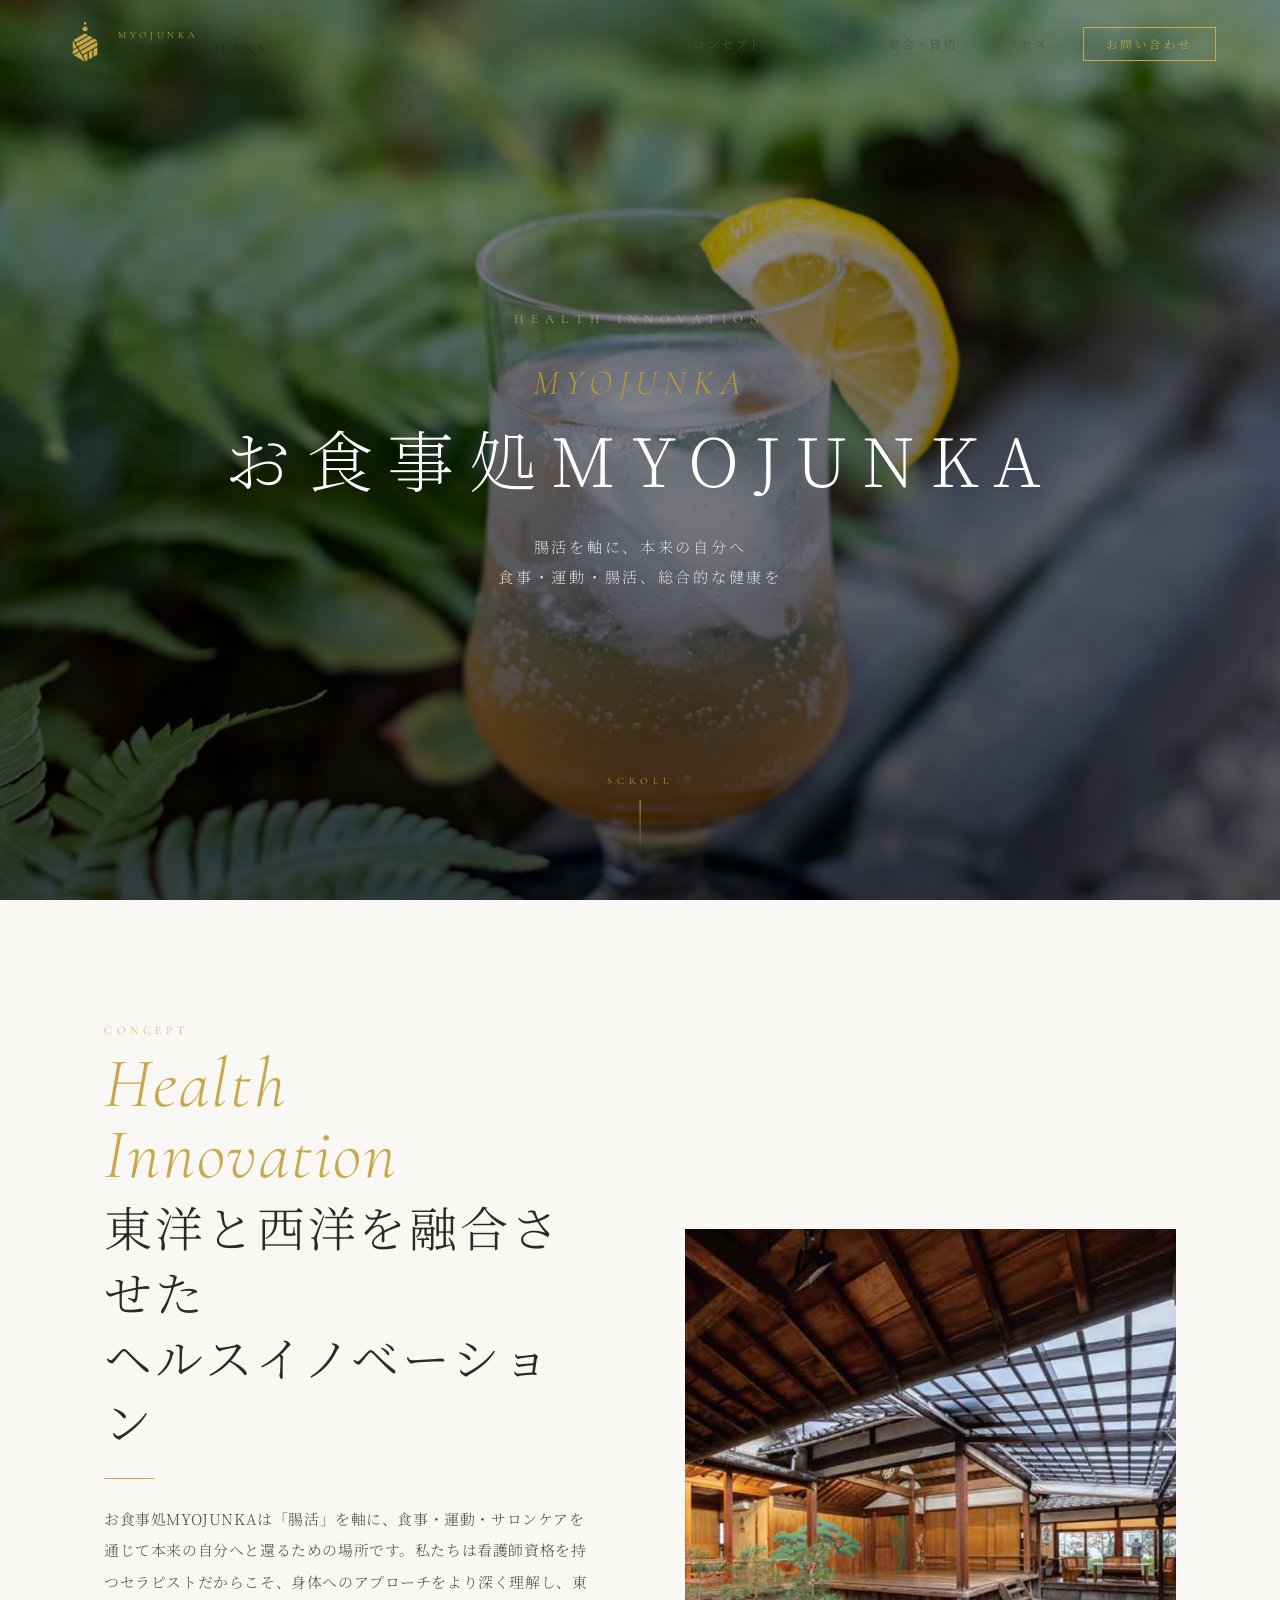
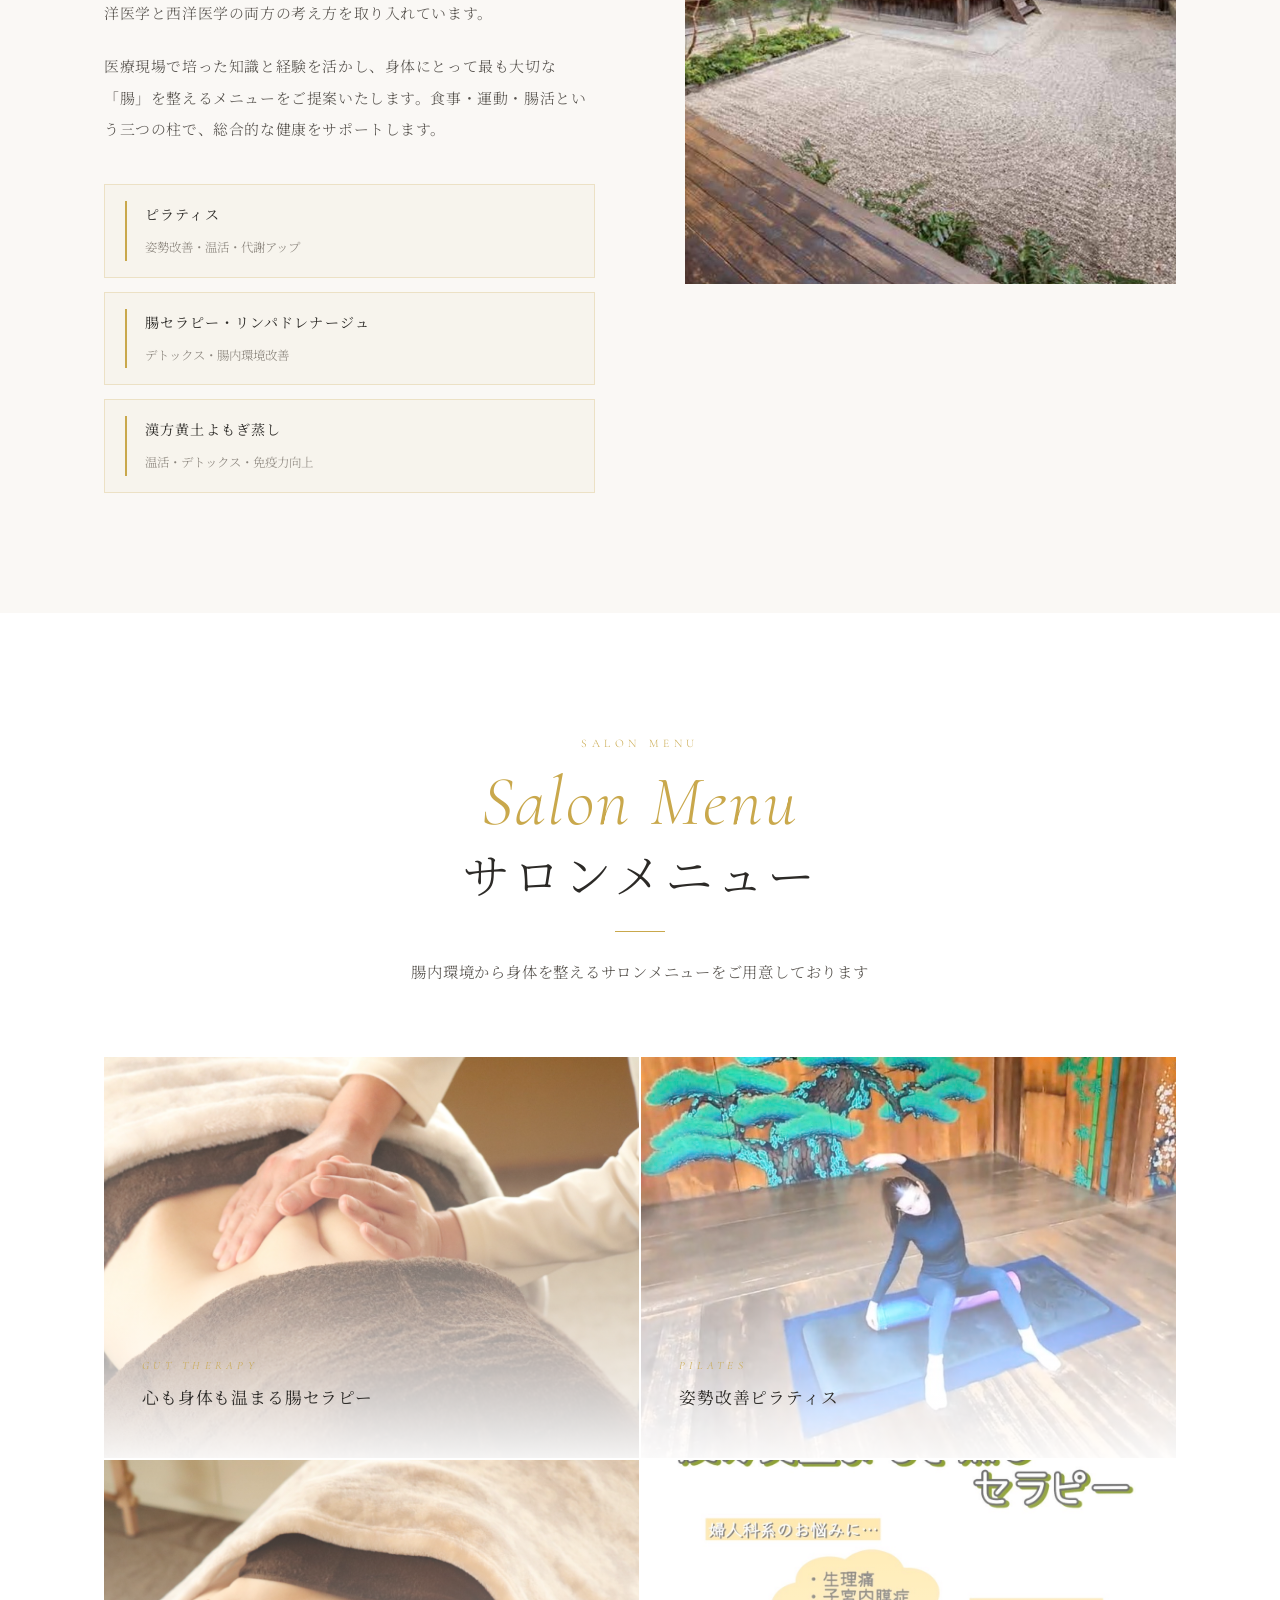
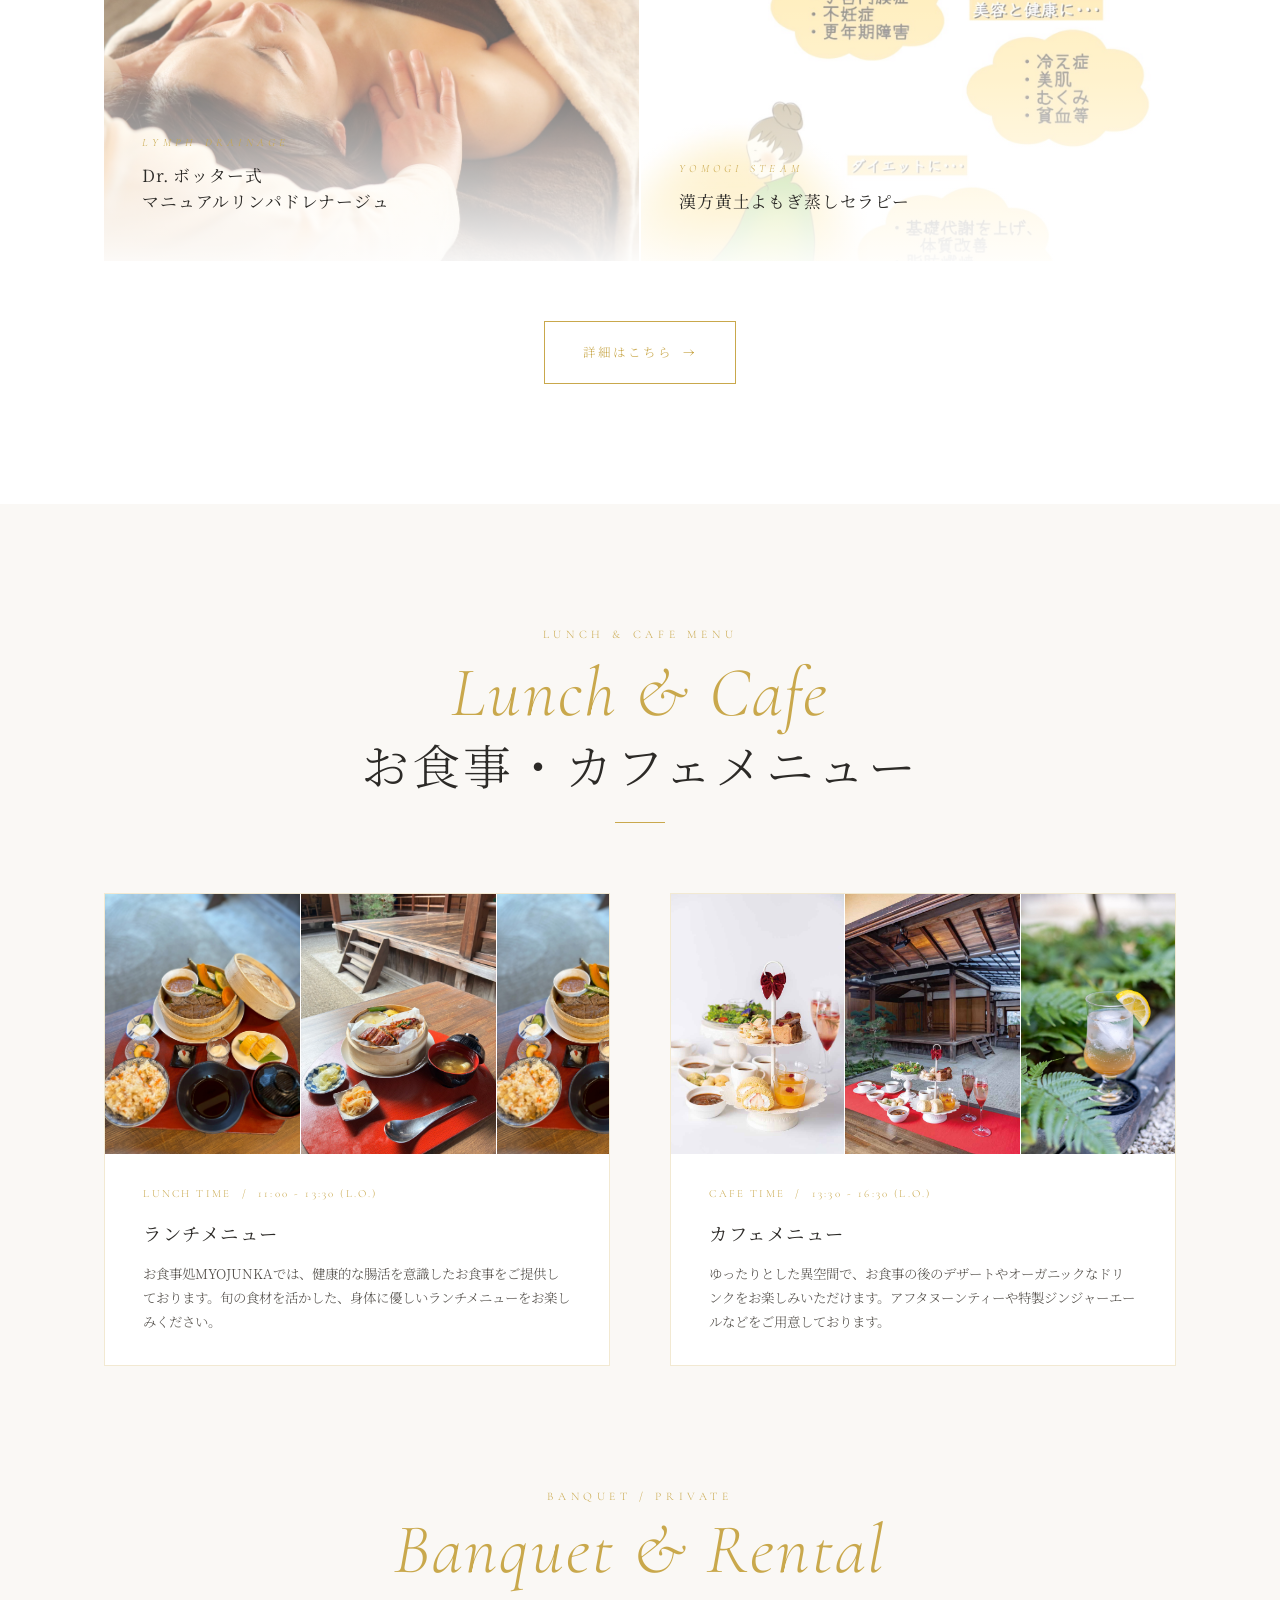
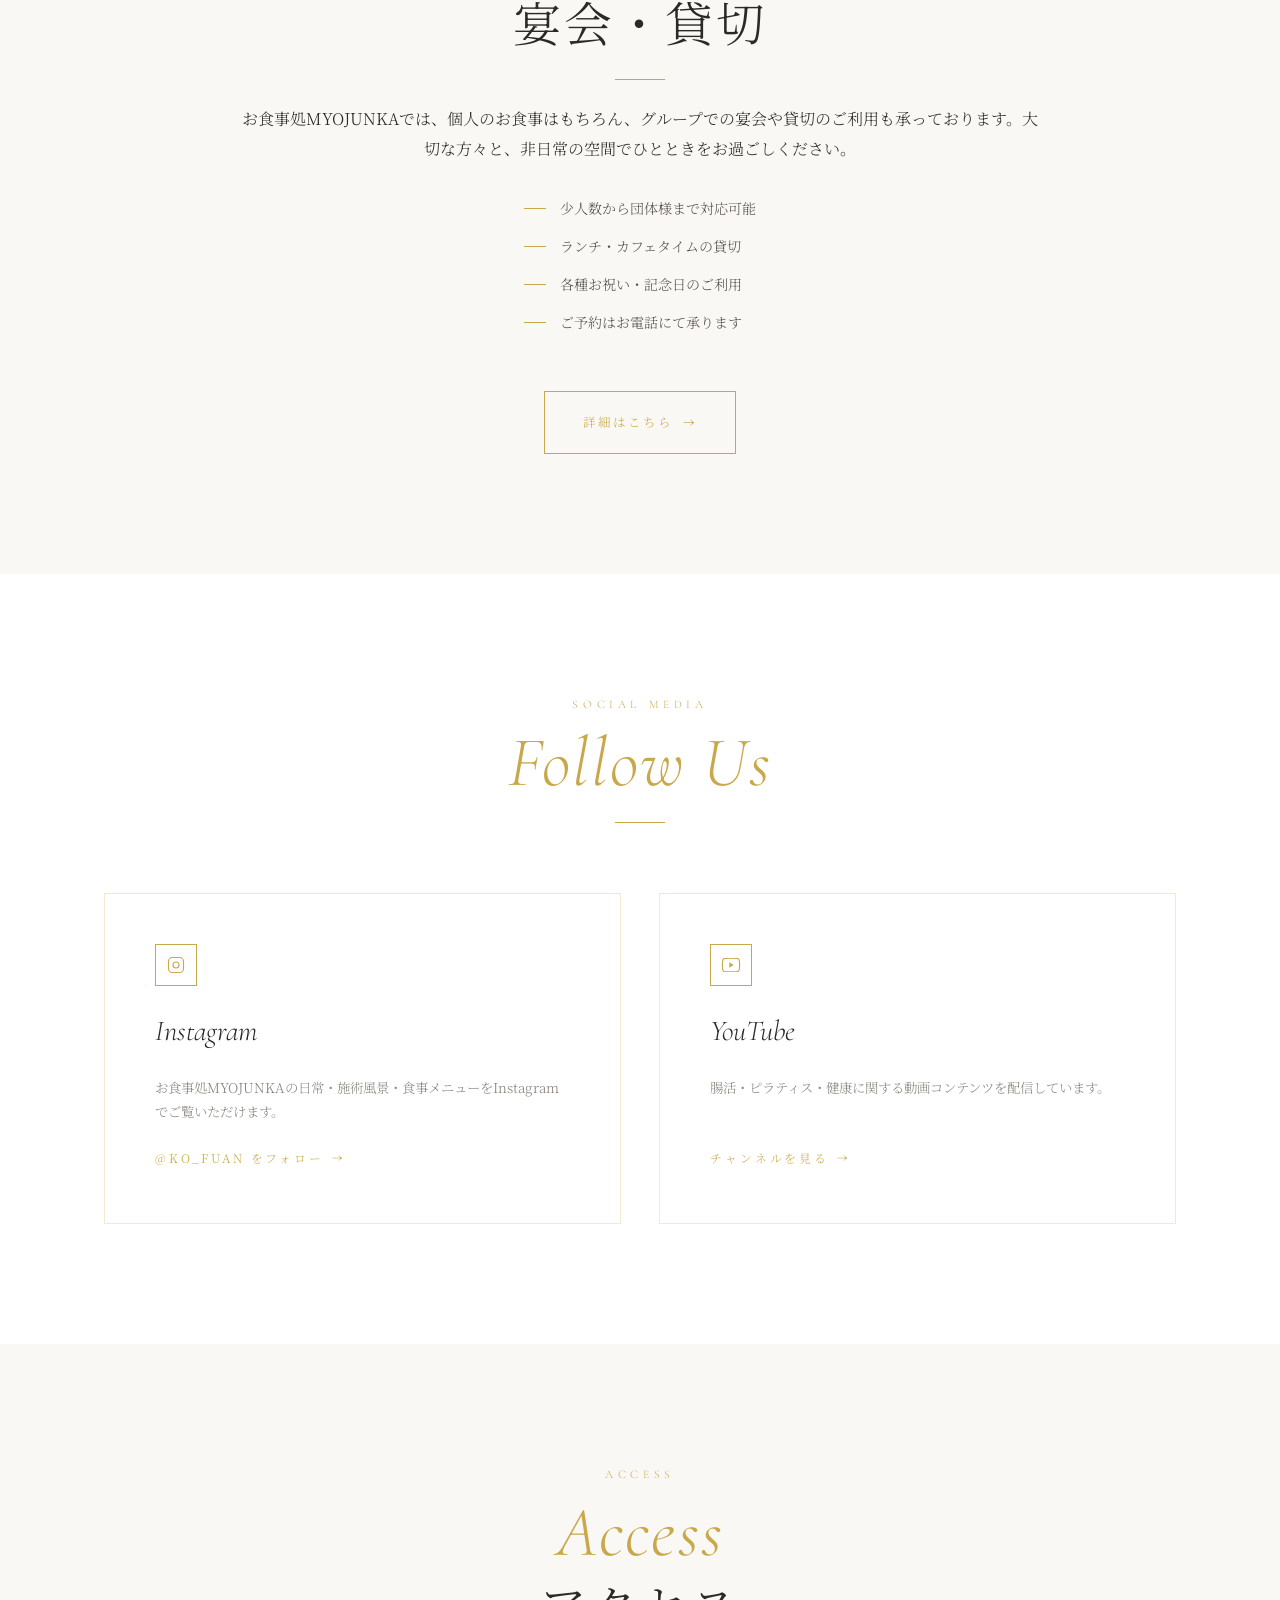
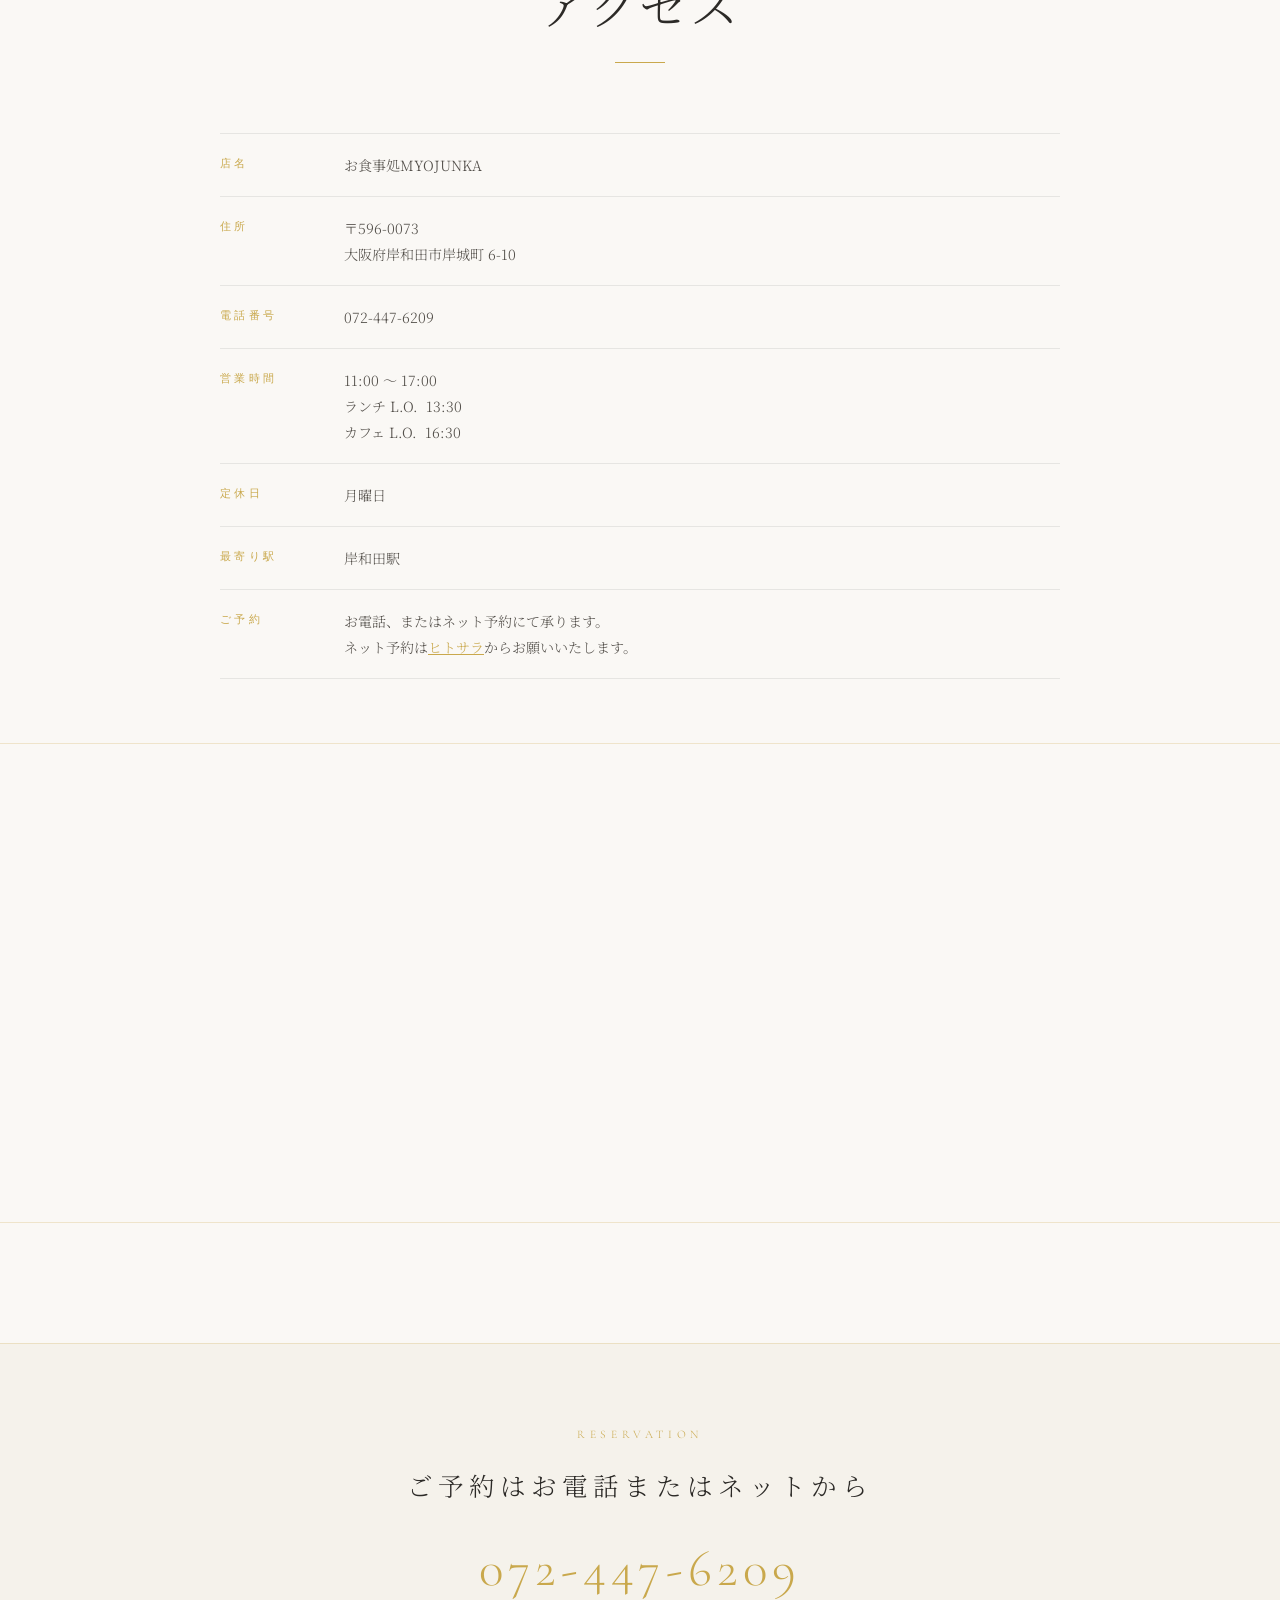
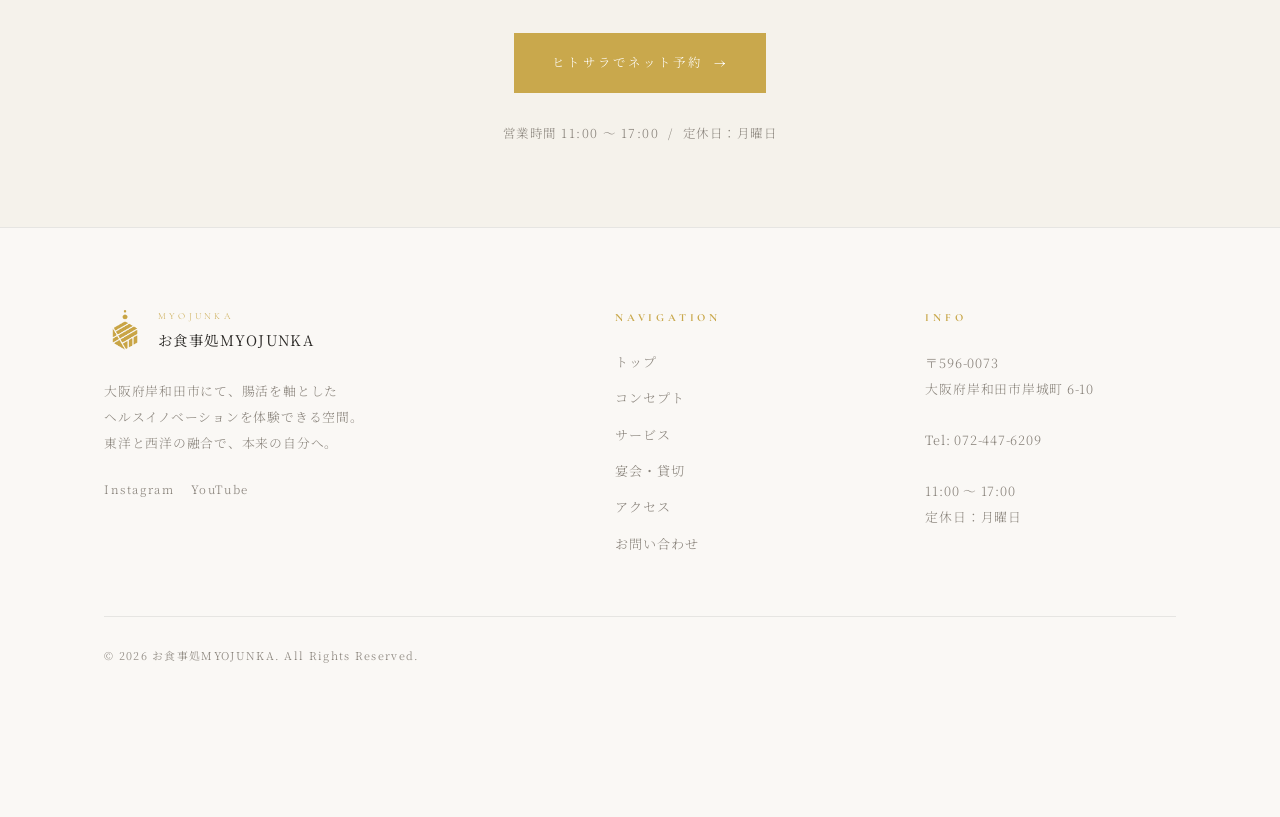
==== index.html @ 49ad89d6 "Add files via upload" ====
<!DOCTYPE html>
<html lang="ja">
<head>
  <meta charset="UTF-8">
  <meta name="viewport" content="width=device-width, initial-scale=1.0">
  <title>お食事処MYOJUNKA | ヘルスイノベーション 大阪府岸和田市</title>
  <meta name="description" content="お食事処MYOJUNKAは大阪府岸和田市にある、腸活・ピラティス・リンパドレナージュ・よもぎ蒸しを軸としたヘルスイノベーション施設です。東洋と西洋の融合で、本来の自分へ。">
  <meta name="keywords" content="お食事処MYOJUNKA,MYOJUNKA,岸和田,腸活,ピラティス,リンパドレナージュ,よもぎ蒸し,ヘルスイノベーション">
  <meta property="og:title" content="お食事処MYOJUNKA">
  <meta property="og:description" content="腸活を軸に、食事・運動・サロンケアで本来の自分へ。大阪府岸和田市のヘルスイノベーション施設。">
  <meta property="og:type" content="website">
  <link rel="icon" type="image/png" href="img/ロゴ.png">
  <link rel="apple-touch-icon" href="img/ロゴ.png">
  <link rel="preconnect" href="https://fonts.googleapis.com">
  <link rel="preconnect" href="https://fonts.gstatic.com" crossorigin>
  <link href="https://fonts.googleapis.com/css2?family=Cormorant+Garamond:ital,wght@0,300;0,400;0,500;0,600;1,300;1,400;1,500&family=Noto+Serif+JP:wght@200;300;400;500&display=swap" rel="stylesheet">
  <link rel="stylesheet" href="style.css">
</head>
<body>

  <!-- ==================== HEADER ==================== -->
  <header id="site-header">
    <a href="index.html" class="site-logo" aria-label="お食事処MYOJUNKAトップへ">
      <img src="img/ロゴ.png" alt="お食事処MYOJUNKA ロゴ" width="42" height="42">
      <div class="site-logo-text">
        <span class="en">MYOJUNKA</span>
        <span class="ja">お食事処MYOJUNKA</span>
      </div>
    </a>

    <nav aria-label="グローバルナビゲーション">
      <ul class="nav-desktop">
        <li><a href="#concept">コンセプト</a></li>
        <li><a href="services.html">サービス</a></li>
        <li><a href="banquet.html">宴会・貸切</a></li>
        <li><a href="#access">アクセス</a></li>
        <li><a href="contact.html" class="nav-cta">お問い合わせ</a></li>
      </ul>
    </nav>

    <button class="hamburger-btn" id="hamburgerBtn" aria-label="メニューを開く" aria-expanded="false" aria-controls="navDrawer">
      <span></span>
      <span></span>
      <span></span>
    </button>
  </header>

  <!-- Mobile Nav Overlay -->
  <div class="nav-overlay" id="navOverlay" aria-hidden="true"></div>

  <!-- Mobile Nav Drawer -->
  <nav class="nav-drawer" id="navDrawer" aria-label="モバイルナビゲーション" aria-hidden="true">
    <button class="drawer-close-btn" id="drawerCloseBtn" aria-label="メニューを閉じる">&times;</button>
    <div class="nav-drawer-logo">
      <img src="img/ロゴ.png" alt="お食事処MYOJUNKA ロゴ" width="36" height="36">
      <span>MYOJUNKA</span>
    </div>
    <ul>
      <li><a href="index.html">トップ <span class="nav-arrow">→</span></a></li>
      <li><a href="#concept" class="nav-mobile-anchor">コンセプト <span class="nav-arrow">→</span></a></li>
      <li><a href="services.html">サービス <span class="nav-arrow">→</span></a></li>
      <li><a href="banquet.html">宴会・貸切 <span class="nav-arrow">→</span></a></li>
      <li><a href="#access" class="nav-mobile-anchor">アクセス <span class="nav-arrow">→</span></a></li>
      <li><a href="contact.html">お問い合わせ <span class="nav-arrow">→</span></a></li>
    </ul>
    <div class="nav-drawer-footer">
      Tel: 072-447-6209<br>
      11:00 〜 17:00 &nbsp;/&nbsp; 定休日：月曜日<br>
      大阪府岸和田市岸城町 6-10
    </div>
  </nav>

  <!-- ==================== HERO ==================== -->
  <section id="hero" aria-label="メインビジュアル">
    <div class="hero-bg" aria-hidden="true"></div>
    <div class="hero-slides">
      <div class="hero-slide active" style="background-image: url('img/HERO1.jpg');"></div>
      <div class="hero-slide" style="background-image: url('img/HERO2.jpg');"></div>
    </div>
    <div class="hero-overlay" aria-hidden="true"></div>

    <div class="hero-content">
      <span class="hero-eyebrow">Health Innovation</span>
      <h1 class="hero-title">
        <span class="deco">MYOJUNKA</span>
        お食事処MYOJUNKA
      </h1>
      <p class="hero-subtitle">
        腸活を軸に、本来の自分へ<br>
        食事・運動・腸活、総合的な健康を
      </p>
    </div>

    <div class="hero-scroll" aria-hidden="true">
      <span class="scroll-label">scroll</span>
      <div class="scroll-bar"></div>
    </div>
  </section>

  <!-- ==================== CONCEPT ==================== -->
  <section id="concept" class="section" style="background:var(--bg-secondary);">
    <div class="container">
      <div class="concept-grid">

        <div class="concept-body reveal">
          <span class="label-en">concept</span>
          <h2 class="heading-xl" style="margin-top:0.5rem;">
            <span class="heading-deco">Health Innovation</span>
            東洋と西洋を融合させた<br>ヘルスイノベーション
          </h2>
          <div class="gold-rule"></div>

          <p>お食事処MYOJUNKAは「腸活」を軸に、食事・運動・サロンケアを通じて本来の自分へと還るための場所です。私たちは看護師資格を持つセラピストだからこそ、身体へのアプローチをより深く理解し、東洋医学と西洋医学の両方の考え方を取り入れています。</p>
          <p>医療現場で培った知識と経験を活かし、身体にとって最も大切な「腸」を整えるメニューをご提案いたします。食事・運動・腸活という三つの柱で、総合的な健康をサポートします。</p>

          <div class="concept-approach reveal-stagger">
            <div class="approach-item">
              <div class="approach-bar"></div>
              <div class="approach-text">
                <strong>ピラティス</strong>
                <span>姿勢改善・温活・代謝アップ</span>
              </div>
            </div>
            <div class="approach-item">
              <div class="approach-bar"></div>
              <div class="approach-text">
                <strong>腸セラピー・リンパドレナージュ</strong>
                <span>デトックス・腸内環境改善</span>
              </div>
            </div>
            <div class="approach-item">
              <div class="approach-bar"></div>
              <div class="approach-text">
                <strong>漢方黄土よもぎ蒸し</strong>
                <span>温活・デトックス・免疫力向上</span>
              </div>
            </div>
          </div>
        </div>

        <!-- 写真 -->
        <div class="concept-visual reveal-fade">
          <img src="img/コンセプト.png" alt="東洋と西洋の融合 ヘルスイノベーション" style="width: 100%; height: 100%; object-fit: cover;">
        </div>

      </div>
    </div>
  </section>

  <!-- ==================== SERVICES ==================== -->
  <section id="services" class="section" style="background:var(--bg-primary);">
    <div class="container">
      <div class="section-header reveal">
        <span class="label-en">salon menu</span>
        <h2 class="heading-xl">
          <span class="heading-deco">Salon Menu</span>
          サロンメニュー
        </h2>
        <div class="gold-rule gold-rule--center"></div>
        <p class="lead">腸内環境から身体を整えるサロンメニューをご用意しております</p>
      </div>

      <div class="services-grid">
        <!-- 腸セラピー -->
        <div class="service-card">
          <div class="card-bg">
            <img src="img/腸活.jpg" alt="心も身体も温まる腸セラピー" style="width: 100%; height: 100%; object-fit: cover;">
          </div>
          <div class="card-mask">
            <span class="card-label">Gut Therapy</span>
            <h3 class="card-title">心も身体も温まる腸セラピー</h3>
            <p class="card-desc">腸には感情が宿り、ハッピーホルモンの8割が腸から出るといわれています。脳と相関関係にある腸を優しく揉みほぐし、心も身体もほっこり温まっていただける極上のリラクゼーションメニューです。</p>
          </div>
        </div>

        <!-- ピラティス -->
        <div class="service-card">
          <div class="card-bg">
            <img src="img/pilates.jpg" alt="姿勢改善ピラティス" style="width: 100%; height: 100%; object-fit: cover;">
          </div>
          <div class="card-mask">
            <span class="card-label">Pilates</span>
            <h3 class="card-title">姿勢改善ピラティス</h3>
            <p class="card-desc">人は見た目が90%と言われ、その第一印象は姿勢。心身のバランスを整え、本来の美シルエットに近づけて良いことづくし！運動習慣がない方でも安心してご参加いただけます。</p>
          </div>
        </div>

        <!-- リンパドレナージュ -->
        <div class="service-card">
          <div class="card-bg">
            <img src="img/Dr.ボッダ式マニュアルリンパドレナージュ.jpg" alt="Dr. ボッター式マニュアルリンパドレナージュ" style="width: 100%; height: 100%; object-fit: cover;">
          </div>
          <div class="card-mask">
            <span class="card-label">Lymph Drainage</span>
            <h3 class="card-title">Dr. ボッター式<br>マニュアルリンパドレナージュ</h3>
            <p class="card-desc">羽のような優しいタッチでリンパ液の流れをスムーズに。オイルなどを一切使用せずにオールハンドで真心を込めて施術する、全国でも数少ないリンパドレナージュです。</p>
          </div>
        </div>

        <!-- よもぎ蒸し -->
        <div class="service-card">
          <div class="card-bg">
            <img src="img/よもぎ蒸し.jpg" alt="漢方黄土よもぎ蒸しセラピー" style="width: 100%; height: 100%; object-fit: cover;">
          </div>
          <div class="card-mask">
            <span class="card-label">Yomogi Steam</span>
            <h3 class="card-title">漢方黄土よもぎ蒸しセラピー</h3>
            <p class="card-desc">ハーブの女王とされる「よもぎ」は、特に女性特有のお悩みと基礎代謝アップが期待できるハーブ。美容と健康にアプローチできるおすすめメニューです。</p>
          </div>
        </div>
      </div>

      <div style="text-align:center;" class="reveal">
        <a href="services.html" class="btn btn-outline">詳細はこちら</a>
      </div>
    </div>
  </section>

  <!-- ==================== LUNCH & CAFE MENU ==================== -->
  <section id="food-menu" class="section" style="background:var(--bg-secondary);">
    <div class="container">
      <div class="section-header reveal">
        <span class="label-en">lunch &amp; cafe menu</span>
        <h2 class="heading-xl">
          <span class="heading-deco">Lunch &amp; Cafe</span>
          お食事・カフェメニュー
        </h2>
        <div class="gold-rule gold-rule--center"></div>
      </div>

      <div class="menu-grid">
        <!-- ランチメニュー -->
        <div class="menu-block reveal">
          <div class="menu-ticker-container">
            <div class="menu-ticker" id="lunch-ticker">
              <div class="ticker-track">
                <!-- 1セット目 -->
                <div class="ticker-slide"><img src="img/ランチメニュー1.jpg" alt="ランチメニュー 1"></div>
                <div class="ticker-slide"><img src="img/HERO1.jpg" alt="ランチメニュー 2"></div>
                <!-- 2セット目（シームレス接続用） -->
                <div class="ticker-slide"><img src="img/ランチメニュー1.jpg" alt="ランチメニュー 1"></div>
                <div class="ticker-slide"><img src="img/HERO1.jpg" alt="ランチメニュー 2"></div>
              </div>
            </div>
          </div>
          <div class="menu-info">
            <span class="menu-label">Lunch Time &nbsp;/&nbsp; 11:00 - 13:30 (L.O.)</span>
            <h3 class="menu-title">ランチメニュー</h3>
            <p class="menu-desc">お食事処MYOJUNKAでは、健康的な腸活を意識したお食事をご提供しております。旬の食材を活かした、身体に優しいランチメニューをお楽しみください。</p>
          </div>
        </div>

        <!-- カフェメニュー -->
        <div class="menu-block reveal" style="transition-delay: 0.15s;">
          <div class="menu-ticker-container">
            <div class="menu-ticker" id="cafe-ticker">
              <div class="ticker-track">
                <!-- 1セット目 -->
                <div class="ticker-slide"><img src="img/カフェメニュー1.png" alt="カフェメニュー 1"></div>
                <div class="ticker-slide"><img src="img/カフェメニュー2.png" alt="カフェメニュー 2"></div>
                <div class="ticker-slide"><img src="img/HERO2.jpg" alt="カフェメニュー 3"></div>
                <div class="ticker-slide"><img src="img/カフェメニュー4.jpg" alt="カフェメニュー 4"></div>
                <div class="ticker-slide"><img src="img/カフェメニュー3.jpg" alt="カフェメニュー 5"></div>
                <!-- 2セット目（シームレス接続用） -->
                <div class="ticker-slide"><img src="img/カフェメニュー1.png" alt="カフェメニュー 1"></div>
                <div class="ticker-slide"><img src="img/カフェメニュー2.png" alt="カフェメニュー 2"></div>
                <div class="ticker-slide"><img src="img/HERO2.jpg" alt="カフェメニュー 3"></div>
                <div class="ticker-slide"><img src="img/カフェメニュー4.jpg" alt="カフェメニュー 4"></div>
                <div class="ticker-slide"><img src="img/カフェメニュー3.jpg" alt="カフェメニュー 5"></div>
              </div>
            </div>
          </div>
          <div class="menu-info">
            <span class="menu-label">Cafe Time &nbsp;/&nbsp; 13:30 - 16:30 (L.O.)</span>
            <h3 class="menu-title">カフェメニュー</h3>
            <p class="menu-desc">ゆったりとした異空間で、お食事の後のデザートやオーガニックなドリンクをお楽しみいただけます。アフタヌーンティーや特製ジンジャーエールなどをご用意しております。</p>
          </div>
        </div>
      </div>
    </div>

  <!-- ==================== BANQUET ==================== -->
  <section id="banquet" class="section" style="background:var(--bg-secondary);">
    <div class="container">
      <div class="banquet-inner-full reveal">
        <span class="label-en">banquet / private</span>
        <h2 class="heading-xl" style="margin-top:0.5rem;">
          <span class="heading-deco">Banquet &amp; Rental</span>
          宴会・貸切
        </h2>
        <div class="gold-rule gold-rule--center"></div>
        <p>お食事処MYOJUNKAでは、個人のお食事はもちろん、グループでの宴会や貸切のご利用も承っております。大切な方々と、非日常の空間でひとときをお過ごしください。</p>
        <ul class="banquet-features">
          <li>少人数から団体様まで対応可能</li>
          <li>ランチ・カフェタイムの貸切</li>
          <li>各種お祝い・記念日のご利用</li>
          <li>ご予約はお電話にて承ります</li>
        </ul>
        <div style="margin-top:1.5rem;">
          <a href="banquet.html" class="btn btn-outline">詳細はこちら</a>
        </div>
      </div>
    </div>
  </section>

  <!-- ==================== SNS ==================== -->
  <section id="sns" class="section" style="background:var(--bg-primary);">
    <div class="container">
      <div class="section-header reveal">
        <span class="label-en">social media</span>
        <h2 class="heading-xl">
          <span class="heading-deco">Follow Us</span>
        </h2>
        <div class="gold-rule gold-rule--center"></div>
      </div>

      <div class="sns-grid">
        <!-- Instagram -->
        <a href="https://www.instagram.com/ko_fuan/" target="_blank" rel="noopener noreferrer" class="sns-card reveal">
          <div class="sns-icon-wrap" aria-hidden="true">
            <svg width="18" height="18" viewBox="0 0 24 24" fill="none" stroke="currentColor" stroke-width="1.5" stroke-linecap="round" stroke-linejoin="round" aria-hidden="true">
              <rect x="2" y="2" width="20" height="20" rx="5" ry="5"/>
              <circle cx="12" cy="12" r="4"/>
              <circle cx="17.5" cy="6.5" r="0.5" fill="currentColor" stroke="none"/>
            </svg>
          </div>
          <h3 class="sns-title">Instagram</h3>
          <p class="sns-desc">お食事処MYOJUNKAの日常・施術風景・食事メニューをInstagramでご覧いただけます。</p>
          <span class="sns-link-text">@ko_fuan をフォロー</span>
        </a>

        <!-- YouTube -->
        <a href="https://www.youtube.com/@Astudio-xk2zk" target="_blank" rel="noopener noreferrer" class="sns-card reveal" style="transition-delay:0.1s;">
          <div class="sns-icon-wrap" aria-hidden="true">
            <svg width="20" height="14" viewBox="0 0 24 18" fill="none" stroke="currentColor" stroke-width="1.5" stroke-linecap="round" stroke-linejoin="round" aria-hidden="true">
              <path d="M22.54 2.62A2.78 2.78 0 0 0 20.59.66C18.88.2 12 .2 12 .2S5.12.2 3.41.66A2.78 2.78 0 0 0 1.46 2.62 29 29 0 0 0 1 9a29 29 0 0 0 .46 6.38A2.78 2.78 0 0 0 3.41 17.34C5.12 17.8 12 17.8 12 17.8s6.88 0 8.59-.46a2.78 2.78 0 0 0 1.95-1.96A29 29 0 0 0 23 9a29 29 0 0 0-.46-6.38z"/>
              <polygon points="9.75 12.52 15.5 9 9.75 5.48 9.75 12.52" fill="currentColor" stroke="none"/>
            </svg>
          </div>
          <h3 class="sns-title">YouTube</h3>
          <p class="sns-desc">腸活・ピラティス・健康に関する動画コンテンツを配信しています。</p>
          <span class="sns-link-text">チャンネルを見る</span>
        </a>
      </div>
    </div>
  </section>

  <!-- ==================== ACCESS ==================== -->
  <section id="access" class="section" style="background:var(--bg-secondary);">
    <div class="container">
      <div class="section-header reveal">
        <span class="label-en">access</span>
        <h2 class="heading-xl">
          <span class="heading-deco">Access</span>
          アクセス
        </h2>
        <div class="gold-rule gold-rule--center"></div>
      </div>

      <div class="access-grid-container">
        <dl class="access-dl reveal">
          <div class="access-row">
            <dt>店名</dt>
            <dd>お食事処MYOJUNKA</dd>
          </div>
          <div class="access-row">
            <dt>住所</dt>
            <dd>〒596-0073<br>大阪府岸和田市岸城町 6-10</dd>
          </div>
          <div class="access-row">
            <dt>電話番号</dt>
            <dd><a href="tel:0724476209">072-447-6209</a></dd>
          </div>
          <div class="access-row">
            <dt>営業時間</dt>
            <dd>
              11:00 〜 17:00<br>
              ランチ L.O.&nbsp; 13:30<br>
              カフェ L.O.&nbsp; 16:30
            </dd>
          </div>
          <div class="access-row">
            <dt>定休日</dt>
            <dd>月曜日</dd>
          </div>
          <div class="access-row">
            <dt>最寄り駅</dt>
            <dd>岸和田駅</dd>
          </div>
          <div class="access-row">
            <dt>ご予約</dt>
            <dd>
              お電話、またはネット予約にて承ります。<br>
              ネット予約は<a href="https://hitosara.com/0031629262/?utm_source=ig&utm_medium=social&utm_content=link_in_bio&fbclid=PAZXh0bgNhZW0CMTEAc3J0YwZhcHBfaWQPOTM2NjE5NzQzMzkyNDU5AAGn3ehzI1AIkfV5PJOPYxTVRcqBKG_HThXHNzcjicheBR3Fk7jM-n-LY0SeP7I_aem_mkJxCaW5V9kw1pubBZOQvw" target="_blank" rel="noopener noreferrer" style="color:var(--gold); text-decoration:underline;">ヒトサラ</a>からお願いいたします。
            </dd>
          </div>
        </dl>
      </div>
    </div>

    <!-- フル幅マップ（コンテナの外へ配置） -->
    <div class="access-map-full reveal-fade">
      <iframe
        src="https://maps.google.com/maps?q=34.458022,135.372481&z=17&output=embed&iwloc="
        allowfullscreen
        loading="lazy"
        referrerpolicy="no-referrer-when-downgrade"
        title="お食事処MYOJUNKA アクセスマップ">
      </iframe>
    </div>
  </section>

  <!-- ==================== FOOTER CTA ==================== -->
  <div class="footer-cta">
    <div class="container reveal">
      <span class="label-en" style="text-align:center;display:block;margin-bottom:1rem;">reservation</span>
      <p class="lead-title">ご予約はお電話またはネットから</p>
      <a href="tel:0724476209" class="tel-link">072-447-6209</a>
      <div style="margin-top: 1rem; margin-bottom: 1.5rem;">
        <a href="https://hitosara.com/0031629262/?utm_source=ig&utm_medium=social&utm_content=link_in_bio&fbclid=PAZXh0bgNhZW0CMTEAc3J0YwZhcHBfaWQPOTM2NjE5NzQzMzkyNDU5AAGn3ehzI1AIkfV5PJOPYxTVRcqBKG_HThXHNzcjicheBR3Fk7jM-n-LY0SeP7I_aem_mkJxCaW5V9kw1pubBZOQvw" target="_blank" rel="noopener noreferrer" class="btn btn-solid">ヒトサラでネット予約</a>
      </div>
      <small>営業時間 11:00 〜 17:00&nbsp;&nbsp;/&nbsp;&nbsp;定休日：月曜日</small>
    </div>
  </div>

  <!-- ==================== FOOTER ==================== -->
  <footer id="site-footer">
    <div class="container">
      <div class="footer-grid">
        <div class="footer-brand">
          <div class="footer-brand-logo">
            <img src="img/ロゴ.png" alt="お食事処MYOJUNKA ロゴ" width="42" height="42">
            <div class="footer-brand-logo-text">
              <span class="en">MYOJUNKA</span>
              <span class="ja">お食事処MYOJUNKA</span>
            </div>
          </div>
          <p class="footer-brand-desc">
            大阪府岸和田市にて、腸活を軸とした<br>
            ヘルスイノベーションを体験できる空間。<br>
            東洋と西洋の融合で、本来の自分へ。
          </p>
          <div class="footer-sns">
            <a href="https://www.instagram.com/ko_fuan/" target="_blank" rel="noopener noreferrer">Instagram</a>
            <a href="https://www.youtube.com/@Astudio-xk2zk" target="_blank" rel="noopener noreferrer">YouTube</a>
          </div>
        </div>

        <div class="footer-col">
          <h4>Navigation</h4>
          <nav class="footer-nav-links" aria-label="フッターナビゲーション">
            <a href="index.html">トップ</a>
            <a href="#concept">コンセプト</a>
            <a href="services.html">サービス</a>
            <a href="banquet.html">宴会・貸切</a>
            <a href="#access">アクセス</a>
            <a href="contact.html">お問い合わせ</a>
          </nav>
        </div>

        <div class="footer-col">
          <h4>Info</h4>
          <p class="footer-info-text">
            〒596-0073<br>
            大阪府岸和田市岸城町 6-10<br><br>
            Tel: <a href="tel:0724476209">072-447-6209</a><br><br>
            11:00 〜 17:00<br>
            定休日：月曜日
          </p>
        </div>
      </div>

      <div class="footer-bottom">
        <small>&copy; 2026 お食事処MYOJUNKA. All Rights Reserved.</small>
      </div>
    </div>
  </footer>

  <!-- ==================== MOBILE FIXED ACTION BAR ==================== -->
  <div class="mobile-action-bar" aria-label="クイックアクセス">
    <a href="tel:0724476209" class="action-item action-tel">
      <svg width="16" height="16" viewBox="0 0 24 24" fill="none" stroke="currentColor" stroke-width="2" stroke-linecap="round" stroke-linejoin="round" aria-hidden="true"><path d="M22 16.92v3a2 2 0 0 1-2.18 2 19.79 19.79 0 0 1-8.63-3.07 19.5 19.5 0 0 1-6-6 19.79 19.79 0 0 1-3.07-8.67A2 2 0 0 1 4.11 2h3a2 2 0 0 1 2 1.72 12.84 12.84 0 0 0 .7 2.81 2 2 0 0 1-.45 2.11L8.09 9.91a16 16 0 0 0 6 6l1.27-1.27a2 2 0 0 1 2.11-.45 12.84 12.84 0 0 0 2.81.7A2 2 0 0 1 22 16.92z"/></svg>
      <span>電話予約</span>
    </a>
    <a href="https://hitosara.com/0031629262/?utm_source=ig&utm_medium=social&utm_content=link_in_bio&fbclid=PAZXh0bgNhZW0CMTEAc3J0YwZhcHBfaWQPOTM2NjE5NzQzMzkyNDU5AAGn3ehzI1AIkfV5PJOPYxTVRcqBKG_HThXHNzcjicheBR3Fk7jM-n-LY0SeP7I_aem_mkJxCaW5V9kw1pubBZOQvw" target="_blank" rel="noopener noreferrer" class="action-item">
      <svg width="16" height="16" viewBox="0 0 24 24" fill="none" stroke="currentColor" stroke-width="2" stroke-linecap="round" stroke-linejoin="round" aria-hidden="true"><rect x="3" y="4" width="18" height="18" rx="2" ry="2"/><line x1="16" y1="2" x2="16" y2="6"/><line x1="8" y1="2" x2="8" y2="6"/><line x1="3" y1="10" x2="21" y2="10"/></svg>
      <span>ネット予約</span>
    </a>
    <a href="https://www.instagram.com/ko_fuan/" target="_blank" rel="noopener noreferrer" class="action-item">
      <svg width="16" height="16" viewBox="0 0 24 24" fill="none" stroke="currentColor" stroke-width="2" stroke-linecap="round" stroke-linejoin="round" aria-hidden="true"><rect x="2" y="2" width="20" height="20" rx="5" ry="5"/><circle cx="12" cy="12" r="4"/><line x1="17.5" y1="6.5" x2="17.51" y2="6.5"/></svg>
      <span>Instagram</span>
    </a>
  </div>

  <!-- ==================== SCRIPTS ==================== -->
  <script>
    // ---- Header scroll effect ----
    const header = document.getElementById('site-header');
    window.addEventListener('scroll', () => {
      header.classList.toggle('scrolled', window.scrollY > 60);
    }, { passive: true });

    // ---- Hamburger / Drawer ----
    const hamburgerBtn = document.getElementById('hamburgerBtn');
    const navDrawer    = document.getElementById('navDrawer');
    const navOverlay   = document.getElementById('navOverlay');

    function openMenu() {
      hamburgerBtn.classList.add('is-active');
      navDrawer.classList.add('is-open');
      navOverlay.classList.add('is-open');
      hamburgerBtn.setAttribute('aria-expanded', 'true');
      navDrawer.setAttribute('aria-hidden', 'false');
      navOverlay.setAttribute('aria-hidden', 'false');
      document.body.style.overflow = 'hidden';
    }

    function closeMenu() {
      hamburgerBtn.classList.remove('is-active');
      navDrawer.classList.remove('is-open');
      navOverlay.classList.remove('is-open');
      hamburgerBtn.setAttribute('aria-expanded', 'false');
      navDrawer.setAttribute('aria-hidden', 'true');
      navOverlay.setAttribute('aria-hidden', 'true');
      document.body.style.overflow = '';
    }

    hamburgerBtn.addEventListener('click', () => {
      navDrawer.classList.contains('is-open') ? closeMenu() : openMenu();
    });

    navOverlay.addEventListener('click', closeMenu);

    const drawerCloseBtn = document.getElementById('drawerCloseBtn');
    if (drawerCloseBtn) {
      drawerCloseBtn.addEventListener('click', closeMenu);
    }

    // Close on nav link click (including anchors)
    navDrawer.querySelectorAll('a').forEach(link => {
      link.addEventListener('click', closeMenu);
    });

    // Close on Escape key
    document.addEventListener('keydown', e => {
      if (e.key === 'Escape' && navDrawer.classList.contains('is-open')) closeMenu();
    });

    // ---- Scroll-reveal ----
    const revealObserver = new IntersectionObserver((entries) => {
      entries.forEach(entry => {
        if (entry.isIntersecting) {
          entry.target.classList.add('is-visible');
          revealObserver.unobserve(entry.target);
        }
      });
    }, { threshold: 0.12, rootMargin: '0px 0px -40px 0px' });

    document.querySelectorAll('.reveal, .reveal-fade, .reveal-stagger').forEach(el => {
      revealObserver.observe(el);
    });

    // ---- Hero Background Slideshow (5s interval) ----
    function setupHeroSlideshow() {
      const slides = document.querySelectorAll('.hero-slide');
      if (slides.length < 2) return;
      let currentIndex = 0;
      
      setInterval(() => {
        slides[currentIndex].classList.remove('active');
        currentIndex = (currentIndex + 1) % slides.length;
        slides[currentIndex].classList.add('active');
      }, 5000);
    }
    setupHeroSlideshow();
  </script>
</body>
</html>
---- style.css ----
/* ============================================================
   お食事処MYOJUNKA / 妙巡華 — Main Stylesheet
   Design: Japanese-Western Fusion, Stylish Dark Gold
   ============================================================ */

@import url('https://fonts.googleapis.com/css2?family=Cormorant+Garamond:ital,wght@0,300;0,400;0,500;0,600;1,300;1,400;1,500&family=Noto+Serif+JP:wght@200;300;400;500&display=swap');

/* ============================================================
   CSS Reset
   ============================================================ */
*, *::before, *::after {
  box-sizing: border-box;
  margin: 0;
  padding: 0;
}

/* ============================================================
   Design Tokens
   ============================================================ */
:root {
  /* Backgrounds */
  --bg-primary:   #ffffff;
  --bg-secondary: #faf8f5;
  --bg-card:      #f5f2eb;
  --bg-dark:      #1c1b18;

  /* Gold palette — taken from logo */
  --gold:         #C9A84C;
  --gold-light:   #b89638;
  --gold-dim:     rgba(201, 168, 76, 0.5);
  --gold-faint:   rgba(201, 168, 76, 0.05);

  /* Text */
  --cream:        #2c2a27;
  --cream-dim:    #54504b;
  --text-muted:   #8a847c;

  /* Borders */
  --border-gold:   rgba(201, 168, 76, 0.25);
  --border-subtle: rgba(0, 0, 0, 0.08);

  /* Spacing */
  --section-v:   clamp(70px, 10vw, 120px);
  --container-h: clamp(20px, 5vw, 70px);
  --max-w:       1200px;

  /* Motion */
  --ease:        cubic-bezier(0.25, 0.46, 0.45, 0.94);
  --dur:         0.45s;
}

/* ============================================================
   Base
   ============================================================ */
html {
  scroll-behavior: smooth;
  font-size: 16px;
}

body {
  background-color: var(--bg-primary);
  color: var(--cream);
  font-family: 'Noto Serif JP', 'Hiragino Mincho ProN', serif;
  font-weight: 300;
  line-height: 1.85;
  overflow-x: hidden;
  -webkit-font-smoothing: antialiased;
}

img {
  max-width: 100%;
  height: auto;
  display: block;
}

a {
  color: inherit;
  text-decoration: none;
  transition: color var(--dur) var(--ease);
}

ul, ol { list-style: none; }

/* ============================================================
   Layout Utilities
   ============================================================ */
.container {
  max-width: var(--max-w);
  margin: 0 auto;
  padding: 0 var(--container-h);
}

.section {
  padding: var(--section-v) 0;
}

/* Gold rule — decorative horizontal line */
.gold-rule {
  width: 50px;
  height: 1px;
  background: var(--gold);
  margin: 1.5rem 0;
}
.gold-rule--center {
  margin-left: auto;
  margin-right: auto;
}

/* ============================================================
   Typography System
   ============================================================ */

/* English decorative heading */
.label-en {
  font-family: 'Cormorant Garamond', serif;
  font-size: clamp(0.6rem, 0.9vw, 0.72rem);
  font-weight: 300;
  letter-spacing: 0.4em;
  text-transform: uppercase;
  color: var(--gold);
  display: block;
}

/* Section main heading */
.heading-xl {
  font-size: clamp(1.75rem, 4vw, 3rem);
  font-weight: 300;
  letter-spacing: 0.06em;
  line-height: 1.35;
}

/* Decorative italic English above heading */
.heading-deco {
  font-family: 'Cormorant Garamond', serif;
  font-size: clamp(2.2rem, 5.5vw, 4.5rem);
  font-weight: 300;
  font-style: italic;
  color: var(--gold);
  letter-spacing: 0.03em;
  line-height: 1;
  display: block;
  margin-bottom: 0.3rem;
}

/* Section header group — centered variant */
.section-header {
  text-align: center;
  margin-bottom: clamp(40px, 6vw, 70px);
}

.section-header .label-en { margin-bottom: 0.8rem; }
.section-header .gold-rule { margin-top: 1.5rem; }

/* Lead paragraph */
.lead {
  font-size: clamp(0.875rem, 1.2vw, 1rem);
  color: var(--cream-dim);
  line-height: 2;
  margin-top: 1rem;
  letter-spacing: 0.05em;
}

/* ============================================================
   Image Placeholder
   ============================================================ */
.placeholder {
  background: #f0ede8;
  position: relative;
  overflow: hidden;
}

.placeholder::after {
  content: '';
  position: absolute;
  inset: 0;
  background: linear-gradient(
    120deg,
    transparent 20%,
    rgba(255,255,255,0.025) 50%,
    transparent 80%
  );
  background-size: 200% 100%;
  animation: sheen 3.5s linear infinite;
}

@keyframes sheen {
  0%   { background-position: -100% 0; }
  100% { background-position:  300% 0; }
}

/* ============================================================
   Buttons
   ============================================================ */
.btn {
  display: inline-flex;
  align-items: center;
  gap: 10px;
  padding: 14px 38px;
  font-family: 'Noto Serif JP', serif;
  font-size: 0.78rem;
  font-weight: 300;
  letter-spacing: 0.25em;
  border: none;
  cursor: pointer;
  white-space: nowrap;
  position: relative;
  overflow: hidden;
  transition: color var(--dur) var(--ease), background var(--dur) var(--ease);
}

.btn::after {
  content: '→';
  font-family: 'Cormorant Garamond', serif;
  font-size: 1.1rem;
  transition: transform var(--dur) var(--ease);
}

.btn:hover::after {
  transform: translateX(5px);
}

/* Outlined button */
.btn-outline {
  border: 1px solid var(--gold);
  color: var(--gold);
  background: transparent;
}
.btn-outline:hover {
  background: var(--gold);
  color: var(--bg-primary);
}

/* Solid gold button */
.btn-solid {
  background: var(--gold);
  color: var(--bg-primary);
}
.btn-solid:hover {
  background: var(--gold-light);
}

/* ============================================================
   Header / Navigation
   ============================================================ */
#site-header {
  position: fixed;
  top: 0;
  left: 0;
  right: 0;
  z-index: 900;
  padding: 22px var(--container-h);
  display: flex;
  align-items: center;
  justify-content: space-between;
  transition:
    background var(--dur) var(--ease),
    padding    var(--dur) var(--ease),
    border-color var(--dur) var(--ease);
  border-bottom: 1px solid transparent;
}

#site-header.scrolled {
  background: rgba(255, 255, 255, 0.96);
  backdrop-filter: blur(12px);
  -webkit-backdrop-filter: blur(12px);
  padding-top: 14px;
  padding-bottom: 14px;
  border-color: var(--border-gold);
}

/* Logo */
.site-logo {
  display: flex;
  align-items: center;
  gap: 12px;
  flex-shrink: 0;
}

.site-logo img {
  width: 42px;
  height: 42px;
  object-fit: contain;
}

.site-logo-text {
  display: flex;
  flex-direction: column;
  line-height: 1.25;
}

.site-logo-text .en {
  font-family: 'Cormorant Garamond', serif;
  font-size: 0.6rem;
  letter-spacing: 0.38em;
  color: var(--gold);
  text-transform: uppercase;
}

.site-logo-text .ja {
  font-size: 0.82rem;
  font-weight: 400;
  letter-spacing: 0.14em;
  color: var(--cream);
}

/* Desktop nav */
.nav-desktop {
  display: flex;
  align-items: center;
  gap: 2.2rem;
}

.nav-desktop a {
  font-size: 0.76rem;
  letter-spacing: 0.15em;
  color: var(--cream-dim);
  position: relative;
  white-space: nowrap;
}

.nav-desktop a::after {
  content: '';
  position: absolute;
  bottom: -3px;
  left: 0;
  width: 0;
  height: 1px;
  background: var(--gold);
  transition: width var(--dur) var(--ease);
}

.nav-desktop a:hover {
  color: var(--gold);
}

.nav-desktop a:hover::after {
  width: 100%;
}

/* Contact button in nav */
.nav-cta {
  padding: 8px 22px !important;
  border: 1px solid var(--gold) !important;
  color: var(--gold) !important;
  font-size: 0.72rem !important;
  letter-spacing: 0.22em !important;
  transition: background var(--dur) var(--ease), color var(--dur) var(--ease) !important;
}
.nav-cta:hover {
  background: var(--gold) !important;
  color: var(--bg-primary) !important;
}
.nav-cta::after {
  display: none !important;
}

/* ============================================================
   Hamburger Button
   ============================================================ */
.hamburger-btn {
  display: none;
  flex-direction: column;
  gap: 6px;
  background: none;
  border: none;
  cursor: pointer;
  padding: 6px;
  z-index: 1010;
  align-items: flex-end;
}

.hamburger-btn span {
  display: block;
  height: 1px;
  background: var(--cream);
  transition: transform var(--dur) var(--ease), opacity var(--dur) var(--ease), width var(--dur) var(--ease);
}

.hamburger-btn span:nth-child(1) { width: 28px; }
.hamburger-btn span:nth-child(2) { width: 20px; }
.hamburger-btn span:nth-child(3) { width: 28px; }

.hamburger-btn.is-active span:nth-child(1) {
  width: 28px;
  transform: translateY(7px) rotate(45deg);
}
.hamburger-btn.is-active span:nth-child(2) {
  opacity: 0;
  transform: translateX(-10px);
}
.hamburger-btn.is-active span:nth-child(3) {
  width: 28px;
  transform: translateY(-7px) rotate(-45deg);
}

/* ============================================================
   Mobile Navigation Drawer
   ============================================================ */
.nav-overlay {
  position: fixed;
  inset: 0;
  background: rgba(0, 0, 0, 0.65);
  z-index: 940;
  opacity: 0;
  pointer-events: none;
  transition: opacity 0.4s var(--ease);
}

.nav-overlay.is-open {
  opacity: 1;
  pointer-events: auto;
}

.nav-drawer {
  position: fixed;
  top: 0;
  right: -100%;
  width: min(360px, 85vw);
  height: 100vh;
  height: 100dvh;
  background: var(--bg-primary);
  border-left: 1px solid var(--border-gold);
  z-index: 960;
  display: flex;
  flex-direction: column;
  padding: 50px 32px 30px;
  transition: right 0.52s cubic-bezier(0.77, 0, 0.175, 1);
  overflow-y: auto;
}

.nav-drawer.is-open {
  right: 0;
}

.drawer-close-btn {
  position: absolute;
  top: 14px;
  right: 18px;
  background: none;
  border: none;
  font-family: 'Cormorant Garamond', serif;
  font-size: 2.2rem;
  font-weight: 200;
  color: var(--cream-dim);
  cursor: pointer;
  line-height: 1;
  padding: 4px 10px;
  z-index: 1020;
  transition: color var(--dur) var(--ease);
}

.drawer-close-btn:hover {
  color: var(--gold);
}

.nav-drawer-logo {
  display: flex;
  align-items: center;
  gap: 12px;
  margin-bottom: 1.5rem;
}

.nav-drawer-logo img {
  width: 36px;
  height: 36px;
  object-fit: contain;
}

.nav-drawer-logo span {
  font-family: 'Cormorant Garamond', serif;
  font-size: 0.65rem;
  letter-spacing: 0.3em;
  color: var(--gold);
  text-transform: uppercase;
}

.nav-drawer ul {
  display: flex;
  flex-direction: column;
  border-top: 1px solid var(--border-subtle);
}

.nav-drawer ul li {
  border-bottom: 1px solid var(--border-subtle);
}

.nav-drawer ul a {
  display: flex;
  align-items: center;
  justify-content: space-between;
  padding: 11px 0;
  font-size: 0.88rem;
  font-weight: 300;
  letter-spacing: 0.12em;
  color: var(--cream);
}

.nav-drawer ul a .nav-arrow {
  font-family: 'Cormorant Garamond', serif;
  font-size: 0.85rem;
  color: var(--gold);
  transition: transform var(--dur) var(--ease);
}

.nav-drawer ul a:hover {
  color: var(--gold);
}

.nav-drawer ul a:hover .nav-arrow {
  transform: translateX(5px);
}

.nav-drawer-footer {
  margin-top: auto;
  padding-top: 1.2rem;
  font-size: 0.68rem;
  color: var(--text-muted);
  letter-spacing: 0.1em;
  line-height: 1.9;
}

/* ============================================================
   Hero Section
   ============================================================ */
#hero {
  position: relative;
  height: 100vh;
  height: 100dvh;
  min-height: 600px;
  display: flex;
  align-items: center;
  justify-content: center;
  overflow: hidden;
}

.hero-bg {
  position: absolute;
  inset: 0;
  background:
    radial-gradient(ellipse at 25% 60%, rgba(201,168,76,0.08) 0%, transparent 60%),
    radial-gradient(ellipse at 75% 25%, rgba(201,168,76,0.05) 0%, transparent 50%),
    #faf8f5;
  z-index: 1;
}

.hero-bg::before {
  content: '';
  position: absolute;
  inset: 0;
  background-image:
    linear-gradient(rgba(201,168,76,0.035) 1px, transparent 1px),
    linear-gradient(90deg, rgba(201,168,76,0.035) 1px, transparent 1px);
  background-size: 72px 72px;
  z-index: 2;
}

.hero-slides {
  position: absolute;
  inset: 0;
  z-index: 2;
  overflow: hidden;
}

.hero-slide {
  position: absolute;
  inset: 0;
  background-size: cover;
  background-position: center;
  background-repeat: no-repeat;
  opacity: 0;
  transition: opacity 1.5s ease-in-out, transform 8s ease-out;
  transform: scale(1.05);
}

.hero-slide.active {
  opacity: 1;
  transform: scale(1);
  z-index: 3;
}

.hero-overlay {
  position: absolute;
  inset: 0;
  background: linear-gradient(
    to bottom,
    rgba(0, 0, 0, 0.35) 0%,
    rgba(0, 0, 0, 0.5) 50%,
    rgba(0, 0, 0, 0.7) 100%
  );
  z-index: 4;
}

.hero-content {
  position: relative;
  z-index: 5;
  text-align: center;
  padding: 0 24px;
}

.hero-eyebrow {
  font-family: 'Cormorant Garamond', serif;
  font-size: clamp(0.65rem, 1.2vw, 0.8rem);
  letter-spacing: 0.55em;
  text-transform: uppercase;
  color: var(--gold);
  display: block;
  margin-bottom: 1.8rem;
  opacity: 0;
  animation: fadeSlideUp 1.1s 0.5s forwards;
}

.hero-title {
  font-size: clamp(1.9rem, 5.5vw, 4.2rem);
  font-weight: 200;
  letter-spacing: 0.22em;
  line-height: 1.3;
  color: #ffffff;
  opacity: 0;
  animation: fadeSlideUp 1.1s 0.85s forwards;
}

.hero-title .deco {
  font-family: 'Cormorant Garamond', serif;
  font-size: clamp(1.2rem, 2.8vw, 2.2rem);
  font-weight: 300;
  font-style: italic;
  color: var(--gold-light);
  display: block;
  margin-bottom: 0.6rem;
  letter-spacing: 0.18em;
}

.hero-subtitle {
  font-size: clamp(0.8rem, 1.3vw, 0.95rem);
  color: rgba(255, 255, 255, 0.85);
  letter-spacing: 0.18em;
  margin-top: 1.8rem;
  font-weight: 200;
  opacity: 0;
  animation: fadeSlideUp 1.1s 1.2s forwards;
  line-height: 2;
}

/* Scroll indicator */
.hero-scroll {
  position: absolute;
  bottom: 44px;
  left: 50%;
  transform: translateX(-50%);
  display: flex;
  flex-direction: column;
  align-items: center;
  gap: 10px;
  z-index: 5;
  opacity: 0;
  animation: fadeIn 1s 2s forwards;
}

.hero-scroll .scroll-label {
  font-family: 'Cormorant Garamond', serif;
  font-size: 0.62rem;
  letter-spacing: 0.5em;
  color: var(--gold);
  text-transform: uppercase;
}

.scroll-bar {
  width: 1px;
  height: 56px;
  background: linear-gradient(to bottom, var(--gold), transparent);
  animation: scrollPulse 2.2s ease infinite;
}

@keyframes scrollPulse {
  0%   { transform: scaleY(0); transform-origin: top; opacity: 1; }
  50%  { transform: scaleY(1); transform-origin: top; opacity: 1; }
  51%  { transform: scaleY(1); transform-origin: bottom; opacity: 1; }
  100% { transform: scaleY(0); transform-origin: bottom; opacity: 0; }
}

/* ============================================================
   Page Header (sub-pages)
   ============================================================ */
.page-header {
  position: relative;
  min-height: 44vh;
  display: flex;
  align-items: flex-end;
  overflow: hidden;
  background:
    radial-gradient(ellipse at 20% 70%, rgba(201,168,76,0.08) 0%, transparent 60%),
    #faf8f5;
  padding-bottom: clamp(50px, 7vw, 90px);
  padding-top: 120px;
}

.page-header::before {
  content: '';
  position: absolute;
  inset: 0;
  background-image:
    linear-gradient(rgba(201,168,76,0.02) 1px, transparent 1px),
    linear-gradient(90deg, rgba(201,168,76,0.02) 1px, transparent 1px);
  background-size: 72px 72px;
}

.page-header-inner {
  position: relative;
  z-index: 2;
}

.page-header .label-en { margin-bottom: 0.8rem; }

.page-header .heading-deco {
  font-size: clamp(2.5rem, 6vw, 5rem);
}

.page-breadcrumb {
  display: flex;
  align-items: center;
  gap: 10px;
  margin-top: 1.5rem;
  font-size: 0.72rem;
  color: var(--text-muted);
  letter-spacing: 0.12em;
}

.page-breadcrumb a:hover { color: var(--gold); }

.page-breadcrumb .sep {
  color: var(--border-gold);
  font-family: 'Cormorant Garamond', serif;
}

/* ============================================================
   Concept Section
   ============================================================ */
.concept-grid {
  display: grid;
  grid-template-columns: 1fr 1fr;
  gap: clamp(40px, 7vw, 90px);
  align-items: center;
}

.concept-body p {
  font-size: 0.93rem;
  color: var(--cream-dim);
  line-height: 2.1;
  margin-top: 1.4rem;
  letter-spacing: 0.04em;
}

.concept-approach {
  margin-top: 2.5rem;
  display: flex;
  flex-direction: column;
  gap: 14px;
}

.approach-item {
  display: flex;
  align-items: stretch;
  gap: 18px;
  padding: 16px 20px;
  border: 1px solid var(--border-gold);
  background: var(--gold-faint);
  transition: background var(--dur) var(--ease), border-color var(--dur) var(--ease);
}

.approach-item:hover {
  background: rgba(201,168,76,0.1);
  border-color: rgba(201,168,76,0.45);
}

.approach-bar {
  width: 2px;
  flex-shrink: 0;
  background: var(--gold);
  min-height: 36px;
  align-self: stretch;
}

.approach-text strong {
  display: block;
  font-size: 0.88rem;
  font-weight: 400;
  letter-spacing: 0.08em;
  color: var(--cream);
  margin-bottom: 4px;
}

.approach-text span {
  font-size: 0.78rem;
  color: var(--text-muted);
}

.concept-visual {
  aspect-ratio: 3 / 4;
}

/* ============================================================
   Services Section
   ============================================================ */
.services-grid {
  display: grid;
  grid-template-columns: repeat(2, 1fr);
  gap: 2px;
  margin-bottom: clamp(40px, 6vw, 60px);
}

.service-card {
  position: relative;
  aspect-ratio: 4 / 3;
  overflow: hidden;
  cursor: default;
  background: #f0ede8;
}

/* Distinct light tones per card */
.service-card:nth-child(1) .card-bg { background: #faf8f5; }
.service-card:nth-child(2) .card-bg { background: #f5f2eb; }
.service-card:nth-child(3) .card-bg { background: #edeae4; }
.service-card:nth-child(4) .card-bg { background: #e6e3dd; }

.card-bg {
  position: absolute;
  inset: 0;
  transition: transform 0.7s var(--ease);
}

.service-card:hover .card-bg {
  transform: scale(1.04);
}

.card-mask {
  position: absolute;
  inset: 0;
  background: linear-gradient(
    to top,
    rgba(255,255,255,0.95) 0%,
    rgba(255,255,255,0.45) 45%,
    rgba(255,255,255,0.05)  100%
  );
  display: flex;
  flex-direction: column;
  justify-content: flex-end;
  padding: clamp(22px, 3vw, 38px);
  transition: background var(--dur) var(--ease);
}

.service-card:hover .card-mask {
  background: linear-gradient(
    to top,
    rgba(255,255,255,0.98) 0%,
    rgba(255,255,255,0.55) 50%,
    rgba(255,255,255,0.1) 100%
  );
}

.card-label {
  font-family: 'Cormorant Garamond', serif;
  font-size: clamp(0.6rem, 0.9vw, 0.7rem);
  letter-spacing: 0.38em;
  color: var(--gold);
  font-style: italic;
  text-transform: uppercase;
  margin-bottom: 0.5rem;
}

.card-title {
  font-size: clamp(0.88rem, 1.7vw, 1.05rem);
  font-weight: 400;
  letter-spacing: 0.05em;
  line-height: 1.55;
  color: var(--cream);
}

.card-desc {
  font-size: 0.76rem;
  color: var(--cream-dim);
  line-height: 1.75;
  margin-top: 0.6rem;
  max-height: 0;
  overflow: hidden;
  opacity: 0;
  transition: max-height 0.45s var(--ease), opacity 0.45s var(--ease);
}

.service-card:hover .card-desc {
  max-height: 80px;
  opacity: 1;
}

/* ============================================================
   Service Detail (services.html)
   ============================================================ */
.service-detail {
  padding: var(--section-v) 0;
  border-bottom: 1px solid var(--border-subtle);
}

.service-detail:last-of-type {
  border-bottom: none;
}

.service-detail-inner {
  display: grid;
  grid-template-columns: 1fr 1fr;
  gap: clamp(40px, 7vw, 90px);
  align-items: center;
}

.service-detail-inner.reverse {
  direction: rtl;
}

.service-detail-inner.reverse > * {
  direction: ltr;
}

.service-visual {
  aspect-ratio: 4 / 3;
}

.service-body .label-en { margin-bottom: 0.8rem; }
.service-body .heading-xl { margin-top: 0.3rem; }

.service-body p {
  font-size: 0.9rem;
  color: var(--cream-dim);
  line-height: 2.1;
  margin-top: 1.5rem;
}

.service-benefits {
  margin-top: 2rem;
  display: flex;
  flex-wrap: wrap;
  gap: 8px;
}

.service-badge {
  padding: 6px 16px;
  border: 1px solid var(--border-gold);
  font-size: 0.74rem;
  color: var(--gold);
  letter-spacing: 0.1em;
  white-space: nowrap;
}

/* ============================================================
   Banquet Section
   ============================================================ */
.banquet-inner {
  display: grid;
  grid-template-columns: 1fr 1fr;
  gap: clamp(40px, 7vw, 90px);
  align-items: center;
}

.banquet-body p {
  font-size: 0.93rem;
  color: var(--cream-dim);
  line-height: 2.1;
  margin-top: 1.4rem;
}

.banquet-features {
  margin-top: 2rem;
  display: flex;
  flex-direction: column;
  gap: 12px;
}

.banquet-features li {
  display: flex;
  align-items: center;
  gap: 14px;
  font-size: 0.88rem;
  color: var(--cream-dim);
}

.banquet-features li::before {
  content: '';
  width: 22px;
  height: 1px;
  background: var(--gold);
  flex-shrink: 0;
}

.banquet-visual {
  aspect-ratio: 4 / 3;
}

/* Detail pages — banquet subsections */
.banquet-subsection {
  padding: var(--section-v) 0;
  border-bottom: 1px solid var(--border-subtle);
}

.banquet-subsection:last-of-type {
  border-bottom: none;
}

/* ============================================================
   SNS Section
   ============================================================ */
.sns-grid {
  display: grid;
  grid-template-columns: 1fr 1fr;
  gap: clamp(20px, 3vw, 50px);
}

.sns-card {
  display: flex;
  flex-direction: column;
  gap: 18px;
  padding: clamp(28px, 4vw, 50px);
  border: 1px solid var(--border-gold);
  transition: border-color var(--dur) var(--ease), background var(--dur) var(--ease);
}

.sns-card:hover {
  border-color: rgba(201,168,76,0.5);
  background: var(--gold-faint);
}

.sns-icon-wrap {
  width: 42px;
  height: 42px;
  border: 1px solid var(--gold);
  display: flex;
  align-items: center;
  justify-content: center;
  color: var(--gold);
  flex-shrink: 0;
}

.sns-title {
  font-family: 'Cormorant Garamond', serif;
  font-size: clamp(1.4rem, 2.5vw, 1.8rem);
  font-weight: 300;
  font-style: italic;
  color: var(--cream);
}

.sns-desc {
  font-size: 0.84rem;
  color: var(--text-muted);
  line-height: 1.85;
}

.sns-link-text {
  display: inline-flex;
  align-items: center;
  gap: 8px;
  font-size: 0.74rem;
  letter-spacing: 0.24em;
  color: var(--gold);
  text-transform: uppercase;
  margin-top: auto;
  transition: gap var(--dur) var(--ease);
}

.sns-card:hover .sns-link-text { gap: 14px; }

.sns-link-text::after {
  content: '→';
  font-family: 'Cormorant Garamond', serif;
  font-size: 1rem;
}

/* ============================================================
   Access Section
   ============================================================ */
.access-grid-container {
  max-width: 840px;
  margin: 0 auto clamp(2.5rem, 5vw, 4rem);
}

.access-dl {
  display: flex;
  flex-direction: column;
}

.access-row {
  display: grid;
  grid-template-columns: 110px 1fr;
  gap: 14px;
  padding: 18px 0;
  border-bottom: 1px solid var(--border-subtle);
  align-items: start;
}

.access-row:first-child { border-top: 1px solid var(--border-subtle); }

.access-row dt {
  font-family: 'Cormorant Garamond', serif;
  font-size: 0.68rem;
  letter-spacing: 0.3em;
  text-transform: uppercase;
  color: var(--gold);
  padding-top: 2px;
  white-space: nowrap;
}

.access-row dd {
  font-size: 0.88rem;
  color: var(--cream-dim);
  line-height: 1.85;
}

.access-row dd a:hover { color: var(--gold); }

.access-map-full {
  width: 100%;
  height: 480px;
  min-height: 380px;
  background: var(--bg-secondary);
  position: relative;
  overflow: hidden;
  border-top: 1px solid var(--border-gold);
  border-bottom: 1px solid var(--border-gold);
}

.access-map-full iframe {
  display: block;
  width: 100%;
  height: 100%;
  border: 0;
  margin: 0;
  padding: 0;
  filter: grayscale(20%) brightness(0.95);
}

/* ============================================================
   Contact Section
   ============================================================ */
.contact-wrap {
  max-width: 720px;
  margin: 0 auto;
}

.contact-intro {
  text-align: center;
  margin-bottom: 3rem;
  font-size: 0.9rem;
  color: var(--cream-dim);
  line-height: 2;
}

.form-group {
  margin-bottom: 32px;
}

.form-group label {
  display: flex;
  align-items: center;
  gap: 8px;
  font-family: 'Cormorant Garamond', serif;
  font-size: 0.7rem;
  letter-spacing: 0.32em;
  text-transform: uppercase;
  color: var(--gold);
  margin-bottom: 12px;
}

.form-required {
  font-family: 'Noto Serif JP', serif;
  font-size: 0.6rem;
  letter-spacing: 0.05em;
  color: var(--bg-primary);
  background: var(--gold);
  padding: 1px 6px;
  text-transform: none;
}

.form-group input,
.form-group textarea {
  width: 100%;
  background: transparent;
  border: none;
  border-bottom: 1px solid rgba(0,0,0,0.12);
  padding: 12px 0;
  color: var(--cream);
  font-family: 'Noto Serif JP', serif;
  font-size: 0.9rem;
  font-weight: 300;
  outline: none;
  transition: border-color var(--dur) var(--ease);
  letter-spacing: 0.06em;
  -webkit-appearance: none;
  border-radius: 0;
}

.form-group input:focus,
.form-group textarea:focus {
  border-color: var(--gold);
}

.form-group input::placeholder,
.form-group textarea::placeholder {
  color: var(--text-muted);
  font-size: 0.82rem;
}

.form-group textarea {
  resize: none;
  height: 160px;
  line-height: 1.9;
}

.form-note {
  font-size: 0.74rem;
  color: var(--text-muted);
  line-height: 1.9;
  margin-top: 2rem;
  padding: 20px;
  border: 1px solid var(--border-subtle);
  letter-spacing: 0.06em;
}

.form-submit {
  text-align: center;
  margin-top: 3rem;
}

/* ============================================================
   Footer CTA Band
   ============================================================ */
.footer-cta {
  background: var(--bg-card);
  border-top: 1px solid var(--border-gold);
  padding: clamp(50px, 8vw, 80px) 0;
  text-align: center;
}

.footer-cta .label-en { margin-bottom: 1rem; }

.footer-cta .lead-title {
  font-size: clamp(1.1rem, 2.5vw, 1.6rem);
  font-weight: 300;
  letter-spacing: 0.2em;
  margin-bottom: 0.8rem;
}

.footer-cta .tel-link {
  display: block;
  font-family: 'Cormorant Garamond', serif;
  font-size: clamp(2rem, 4.5vw, 3.2rem);
  font-weight: 300;
  color: var(--gold);
  letter-spacing: 0.1em;
  margin: 0.8rem 0;
  transition: color var(--dur) var(--ease);
}

.footer-cta .tel-link:hover { color: var(--gold-light); }

.footer-cta small {
  font-size: 0.78rem;
  color: var(--text-muted);
  letter-spacing: 0.12em;
}

/* ============================================================
   Footer
   ============================================================ */
#site-footer {
  background: var(--bg-secondary);
  padding: clamp(50px, 8vw, 80px) 0 32px;
  border-top: 1px solid var(--border-subtle);
}

.footer-grid {
  display: grid;
  grid-template-columns: 1.8fr 1fr 1fr;
  gap: clamp(30px, 5vw, 60px);
  padding-bottom: clamp(40px, 6vw, 60px);
  border-bottom: 1px solid var(--border-subtle);
  margin-bottom: 28px;
}

.footer-brand-logo {
  display: flex;
  align-items: center;
  gap: 12px;
  margin-bottom: 1.5rem;
}

.footer-brand-logo img {
  width: 42px;
  height: 42px;
  object-fit: contain;
}

.footer-brand-logo-text .en {
  font-family: 'Cormorant Garamond', serif;
  font-size: 0.58rem;
  letter-spacing: 0.35em;
  color: var(--gold);
  text-transform: uppercase;
  display: block;
}

.footer-brand-logo-text .ja {
  font-size: 0.9rem;
  font-weight: 400;
  letter-spacing: 0.1em;
}

.footer-brand-desc {
  font-size: 0.8rem;
  color: var(--text-muted);
  line-height: 2;
  margin-bottom: 1.5rem;
  letter-spacing: 0.06em;
}

.footer-sns {
  display: flex;
  gap: 16px;
}

.footer-sns a {
  font-size: 0.72rem;
  letter-spacing: 0.14em;
  color: var(--text-muted);
  padding-bottom: 2px;
  border-bottom: 1px solid transparent;
  transition: color var(--dur) var(--ease), border-color var(--dur) var(--ease);
}

.footer-sns a:hover {
  color: var(--gold);
  border-color: var(--gold);
}

.footer-col h4 {
  font-family: 'Cormorant Garamond', serif;
  font-size: 0.68rem;
  letter-spacing: 0.35em;
  text-transform: uppercase;
  color: var(--gold);
  margin-bottom: 1.4rem;
}

.footer-nav-links {
  display: flex;
  flex-direction: column;
  gap: 12px;
}

.footer-nav-links a {
  font-size: 0.82rem;
  color: var(--text-muted);
  letter-spacing: 0.08em;
}

.footer-nav-links a:hover { color: var(--gold); }

.footer-info-text {
  font-size: 0.8rem;
  color: var(--text-muted);
  line-height: 2;
  letter-spacing: 0.06em;
}

.footer-info-text a:hover { color: var(--gold); }

.footer-bottom {
  display: flex;
  justify-content: space-between;
  align-items: center;
  flex-wrap: wrap;
  gap: 10px;
}

.footer-bottom small {
  font-size: 0.68rem;
  color: var(--text-muted);
  letter-spacing: 0.12em;
}

/* ============================================================
   Scroll-reveal Animations
   ============================================================ */
.reveal {
  opacity: 0;
  transform: translateY(36px);
  transition: opacity 0.8s var(--ease), transform 0.8s var(--ease);
}

.reveal.is-visible {
  opacity: 1;
  transform: translateY(0);
}

.reveal-fade {
  opacity: 0;
  transition: opacity 0.9s var(--ease);
}

.reveal-fade.is-visible {
  opacity: 1;
}

/* Stagger utility — applied in JS via delay */
.reveal-stagger > * {
  opacity: 0;
  transform: translateY(24px);
  transition: opacity 0.65s var(--ease), transform 0.65s var(--ease);
}

.reveal-stagger.is-visible > *:nth-child(1) { transition-delay: 0.05s; opacity: 1; transform: none; }
.reveal-stagger.is-visible > *:nth-child(2) { transition-delay: 0.15s; opacity: 1; transform: none; }
.reveal-stagger.is-visible > *:nth-child(3) { transition-delay: 0.25s; opacity: 1; transform: none; }
.reveal-stagger.is-visible > *:nth-child(4) { transition-delay: 0.35s; opacity: 1; transform: none; }

/* Hero keyframes */
@keyframes fadeSlideUp {
  from { opacity: 0; transform: translateY(24px); }
  to   { opacity: 1; transform: translateY(0); }
}

@keyframes fadeIn {
  from { opacity: 0; }
  to   { opacity: 1; }
}

/* ============================================================
   Responsive — Tablet (max 1024px)
   ============================================================ */
@media (max-width: 1024px) {
  .concept-grid {
    grid-template-columns: 1fr;
  }

  .concept-visual {
    aspect-ratio: 16 / 9;
    order: -1;
  }

  .service-detail-inner {
    grid-template-columns: 1fr;
  }

  .service-detail-inner.reverse {
    direction: ltr;
  }

  .service-visual {
    aspect-ratio: 16 / 9;
  }

  .banquet-inner {
    grid-template-columns: 1fr;
  }

  .banquet-visual {
    aspect-ratio: 16 / 9;
  }

  .footer-grid {
    grid-template-columns: 1fr 1fr;
  }

  .footer-grid > .footer-brand {
    grid-column: 1 / -1;
  }
}

/* ============================================================
   Responsive — Mobile (max 768px)
   ============================================================ */
@media (max-width: 768px) {
  :root {
    --section-v:   clamp(50px, 12vw, 80px);
    --container-h: 22px;
  }

  /* Nav */
  .nav-desktop { display: none; }
  .hamburger-btn { display: flex; }

  /* Hero */
  .hero-title { font-size: clamp(1.7rem, 8vw, 2.8rem); }

  /* Services */
  .services-grid { grid-template-columns: 1fr; }
  .service-card { aspect-ratio: 3 / 2; }

  /* SNS */
  .sns-grid { grid-template-columns: 1fr; }

  /* Access */
  .access-map-full { height: 320px; min-height: 280px; }

  /* Menu Ticker height for mobile */
  .menu-ticker-container { height: 180px; }

  /* Footer */
  .footer-grid { grid-template-columns: 1fr; }
  .footer-grid > .footer-brand { grid-column: auto; }
  .footer-bottom { flex-direction: column; text-align: center; }
}

/* ============================================================
   Responsive — Small Mobile (max 480px)
   ============================================================ */
@media (max-width: 480px) {
  .hero-eyebrow { letter-spacing: 0.3em; }
  .btn { padding: 12px 28px; font-size: 0.72rem; }
  .access-row { grid-template-columns: 90px 1fr; }
}

/* ============================================================
   Mobile Fixed Action Bar (Floating bottom menu)
   ============================================================ */
.mobile-action-bar {
  position: fixed;
  bottom: 0;
  left: 0;
  right: 0;
  height: 60px;
  background: rgba(255, 255, 255, 0.95);
  backdrop-filter: blur(10px);
  -webkit-backdrop-filter: blur(10px);
  border-top: 1px solid var(--border-gold);
  display: flex;
  z-index: 800;
  box-shadow: 0 -4px 20px rgba(0, 0, 0, 0.05);
}

.mobile-action-bar .action-item {
  flex: 1;
  display: flex;
  flex-direction: column;
  align-items: center;
  justify-content: center;
  gap: 4px;
  font-size: 0.65rem;
  letter-spacing: 0.05em;
  color: var(--cream-dim);
  border-right: 1px solid var(--border-subtle);
  transition: background var(--dur) var(--ease), color var(--dur) var(--ease);
}

.mobile-action-bar .action-item:last-child {
  border-right: none;
}

.mobile-action-bar .action-item svg {
  color: var(--gold);
  transition: transform var(--dur) var(--ease);
}

.mobile-action-bar .action-item:hover {
  background: var(--gold-faint);
  color: var(--gold);
}

.mobile-action-bar .action-item:hover svg {
  transform: translateY(-2px);
}

.mobile-action-bar .action-tel {
  background: var(--gold-faint);
  font-weight: 500;
  color: var(--gold);
}

@media (min-width: 769px) {
  .mobile-action-bar {
    display: none;
  }
}

@media (max-width: 768px) {
  body {
    padding-bottom: 60px;
  }
}

/* ============================================================
   Menu Section (Lunch & Cafe)
   ============================================================ */
.menu-grid {
  display: grid;
  grid-template-columns: 1fr 1fr;
  gap: clamp(30px, 5vw, 60px);
  margin-top: 2rem;
}

.menu-block {
  display: flex;
  flex-direction: column;
  background: var(--bg-primary);
  border: 1px solid var(--border-gold);
  overflow: hidden;
  transition: border-color var(--dur) var(--ease), transform var(--dur) var(--ease);
}

.menu-block:hover {
  transform: translateY(-4px);
  border-color: rgba(201, 168, 76, 0.6);
}

.menu-ticker-container {
  width: 100%;
  height: 260px;
  position: relative;
  overflow: hidden;
  background: transparent;
}

.menu-ticker {
  display: flex;
  width: 100%;
  height: 100%;
  overflow: hidden;
}

.ticker-track {
  display: flex;
  width: max-content;
  height: 100%;
}

#lunch-ticker .ticker-track {
  animation: ticker-loop-lunch 5s linear infinite;
}

#cafe-ticker .ticker-track {
  animation: ticker-loop-cafe 8s linear infinite;
}

.menu-ticker:hover .ticker-track {
  animation-play-state: paused;
}

.ticker-slide {
  flex: 0 0 auto;
  width: auto;
  height: 100%;
  display: flex;
  align-items: center;
  justify-content: center;
  border-right: 1px solid var(--bg-primary);
  background: transparent;
}

.ticker-slide img {
  width: auto;
  height: 100%;
  object-fit: contain;
  display: block;
}

@keyframes ticker-loop-lunch {
  0% {
    transform: translate3d(0, 0, 0);
  }
  100% {
    transform: translate3d(-50%, 0, 0);
  }
}

@keyframes ticker-loop-cafe {
  0% {
    transform: translate3d(0, 0, 0);
  }
  100% {
    transform: translate3d(-50%, 0, 0);
  }
}

.menu-info {
  padding: 30px clamp(20px, 3vw, 40px);
  display: flex;
  flex-direction: column;
  gap: 12px;
}

.menu-label {
  font-family: 'Cormorant Garamond', serif;
  font-size: 0.68rem;
  letter-spacing: 0.2em;
  color: var(--gold);
  text-transform: uppercase;
}

.menu-title {
  font-size: 1.15rem;
  font-weight: 400;
  letter-spacing: 0.08em;
  color: var(--cream);
}

.menu-desc {
  font-size: 0.84rem;
  color: var(--cream-dim);
  line-height: 1.8;
}

@media (max-width: 768px) {
  .menu-grid {
    grid-template-columns: 1fr;
  }
}

/* Custom responsive utility classes */
.sp-only {
  display: none;
}

@media (max-width: 768px) {
  .sp-only {
    display: inline;
  }
}

/* Centered layout for sections without images */
.banquet-inner-full {
  max-width: 800px;
  margin: 0 auto;
  text-align: center;
  display: flex;
  flex-direction: column;
  align-items: center;
}

.banquet-inner-full .banquet-features {
  display: inline-flex;
  flex-direction: column;
  align-items: flex-start;
  margin: 2rem 0;
  gap: 12px;
}

/* Services Intro responsive title sizing */
.services-intro-title {
  font-size: clamp(1.4rem, 4.2vw, 2.2rem);
  line-height: 1.6;
}

@media (max-width: 768px) {
  .services-intro-title {
    font-size: clamp(0.7rem, 4.4vw, 1.15rem);
    letter-spacing: 0.05em;
  }
}
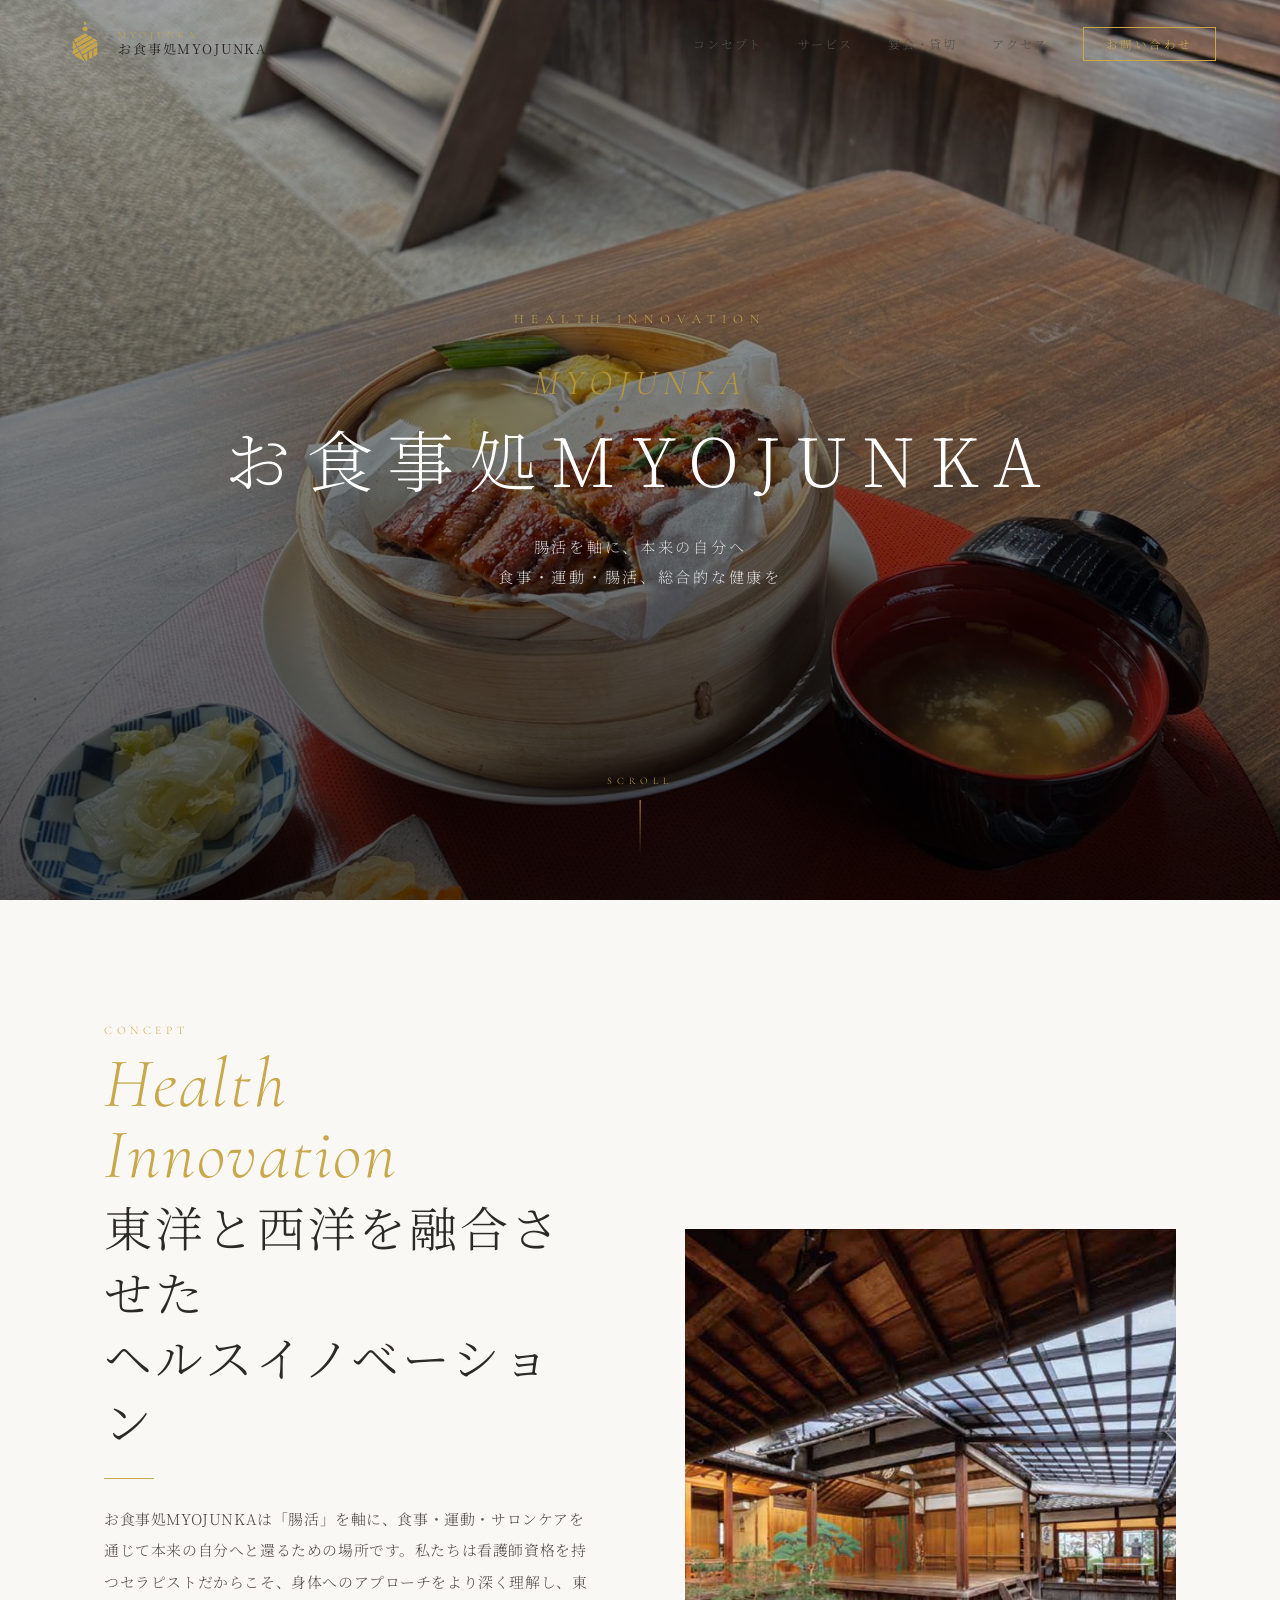
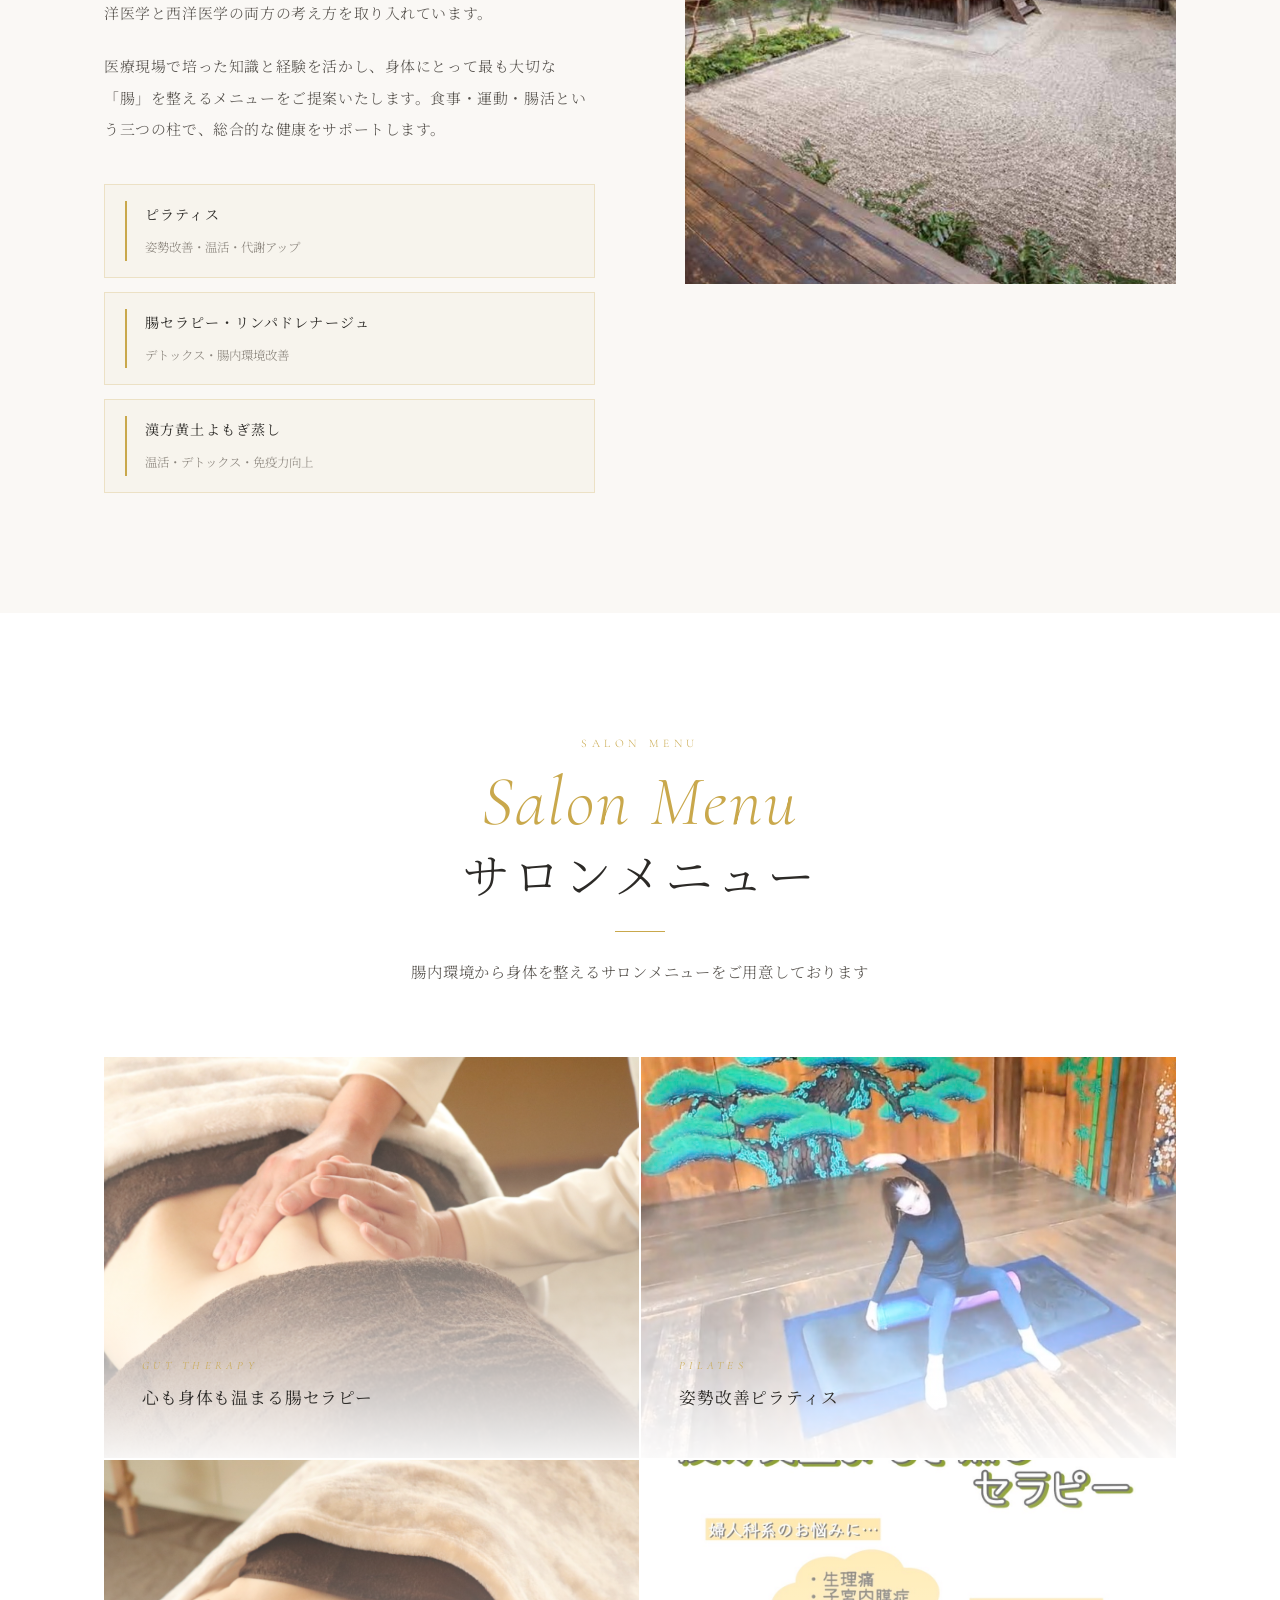
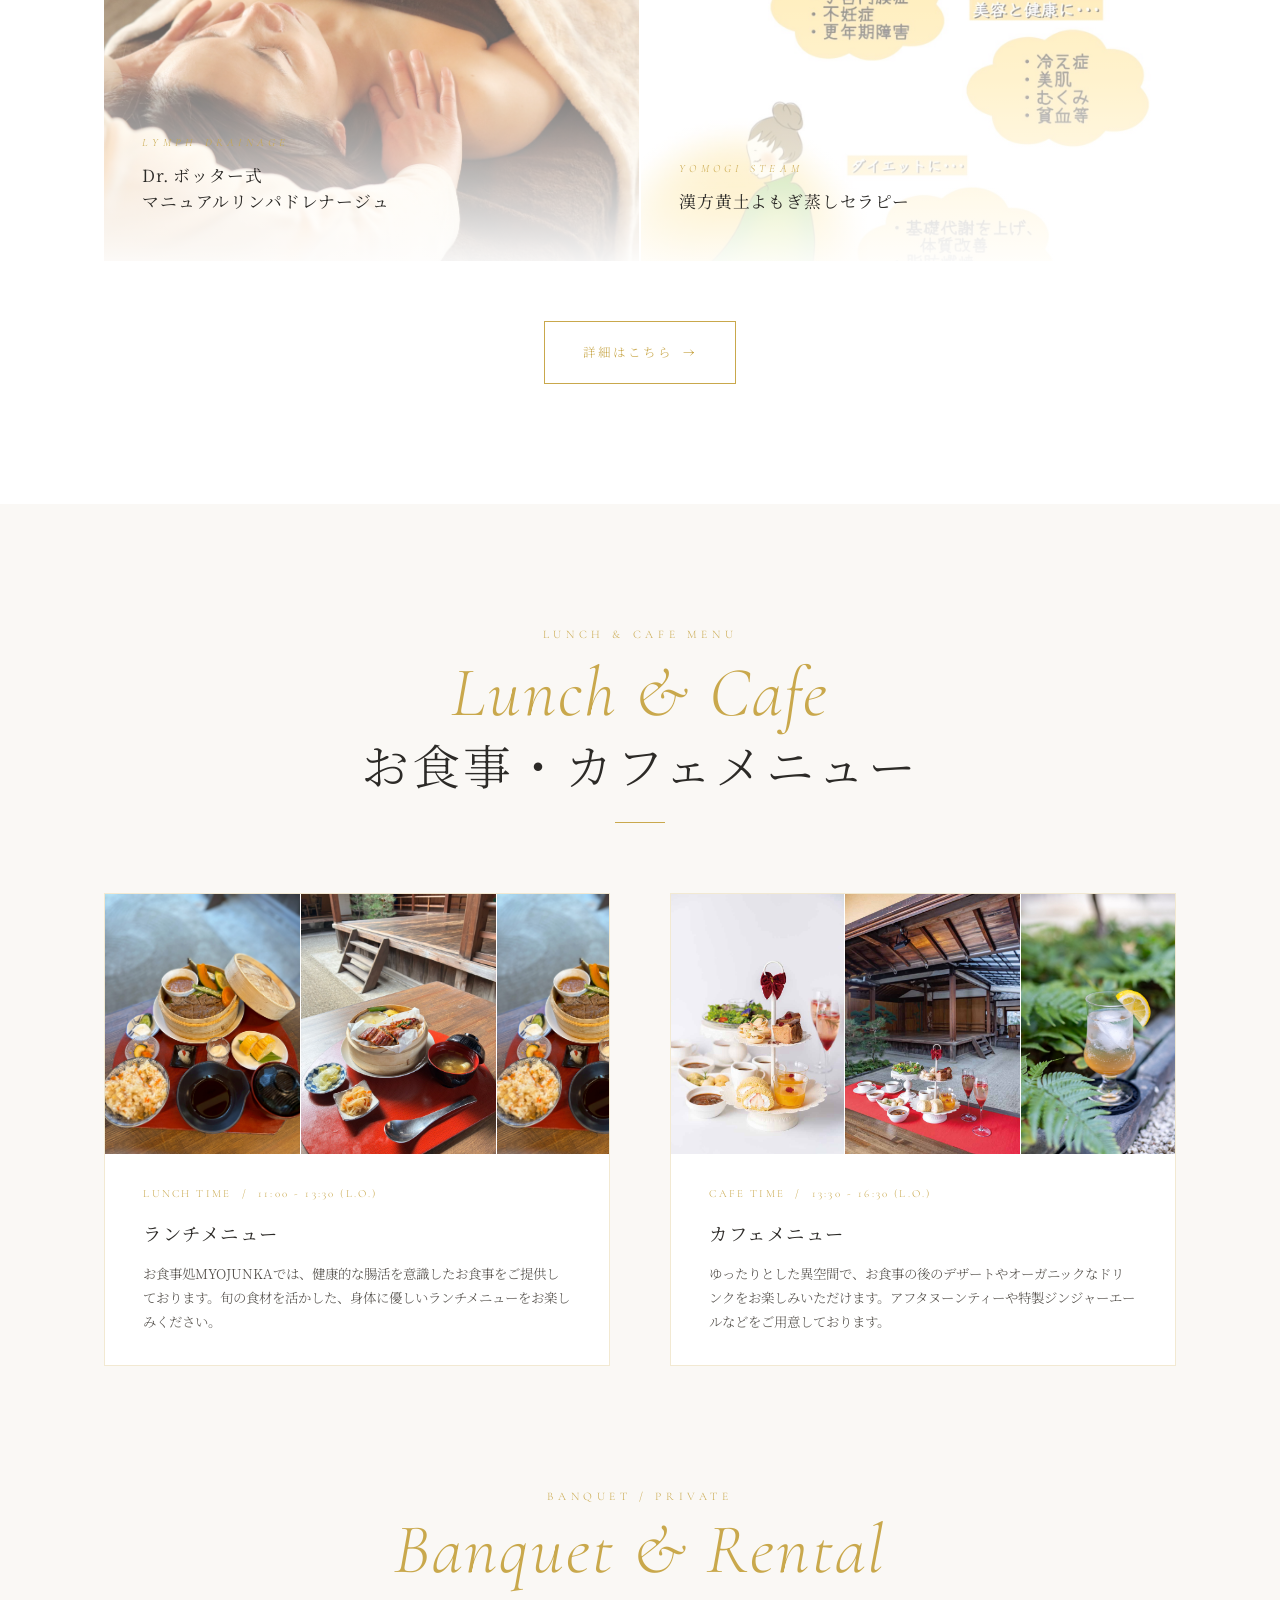
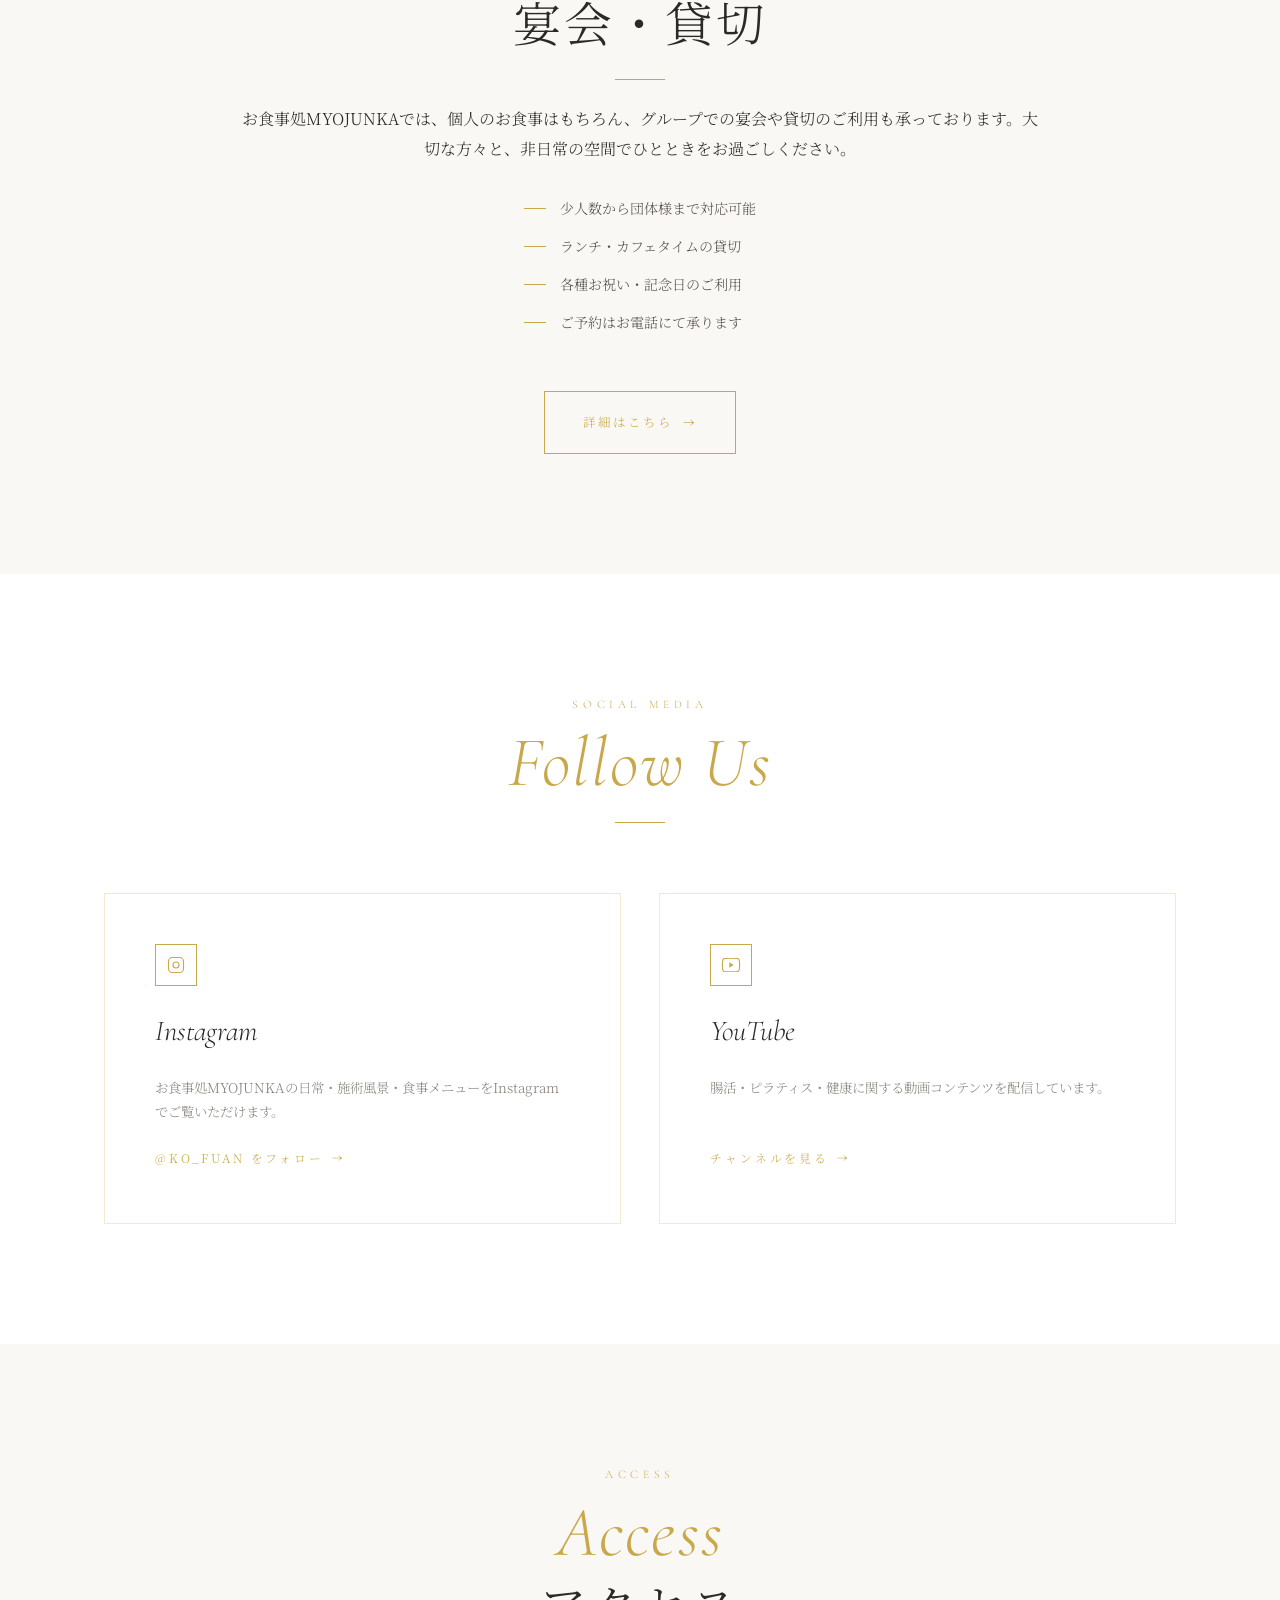
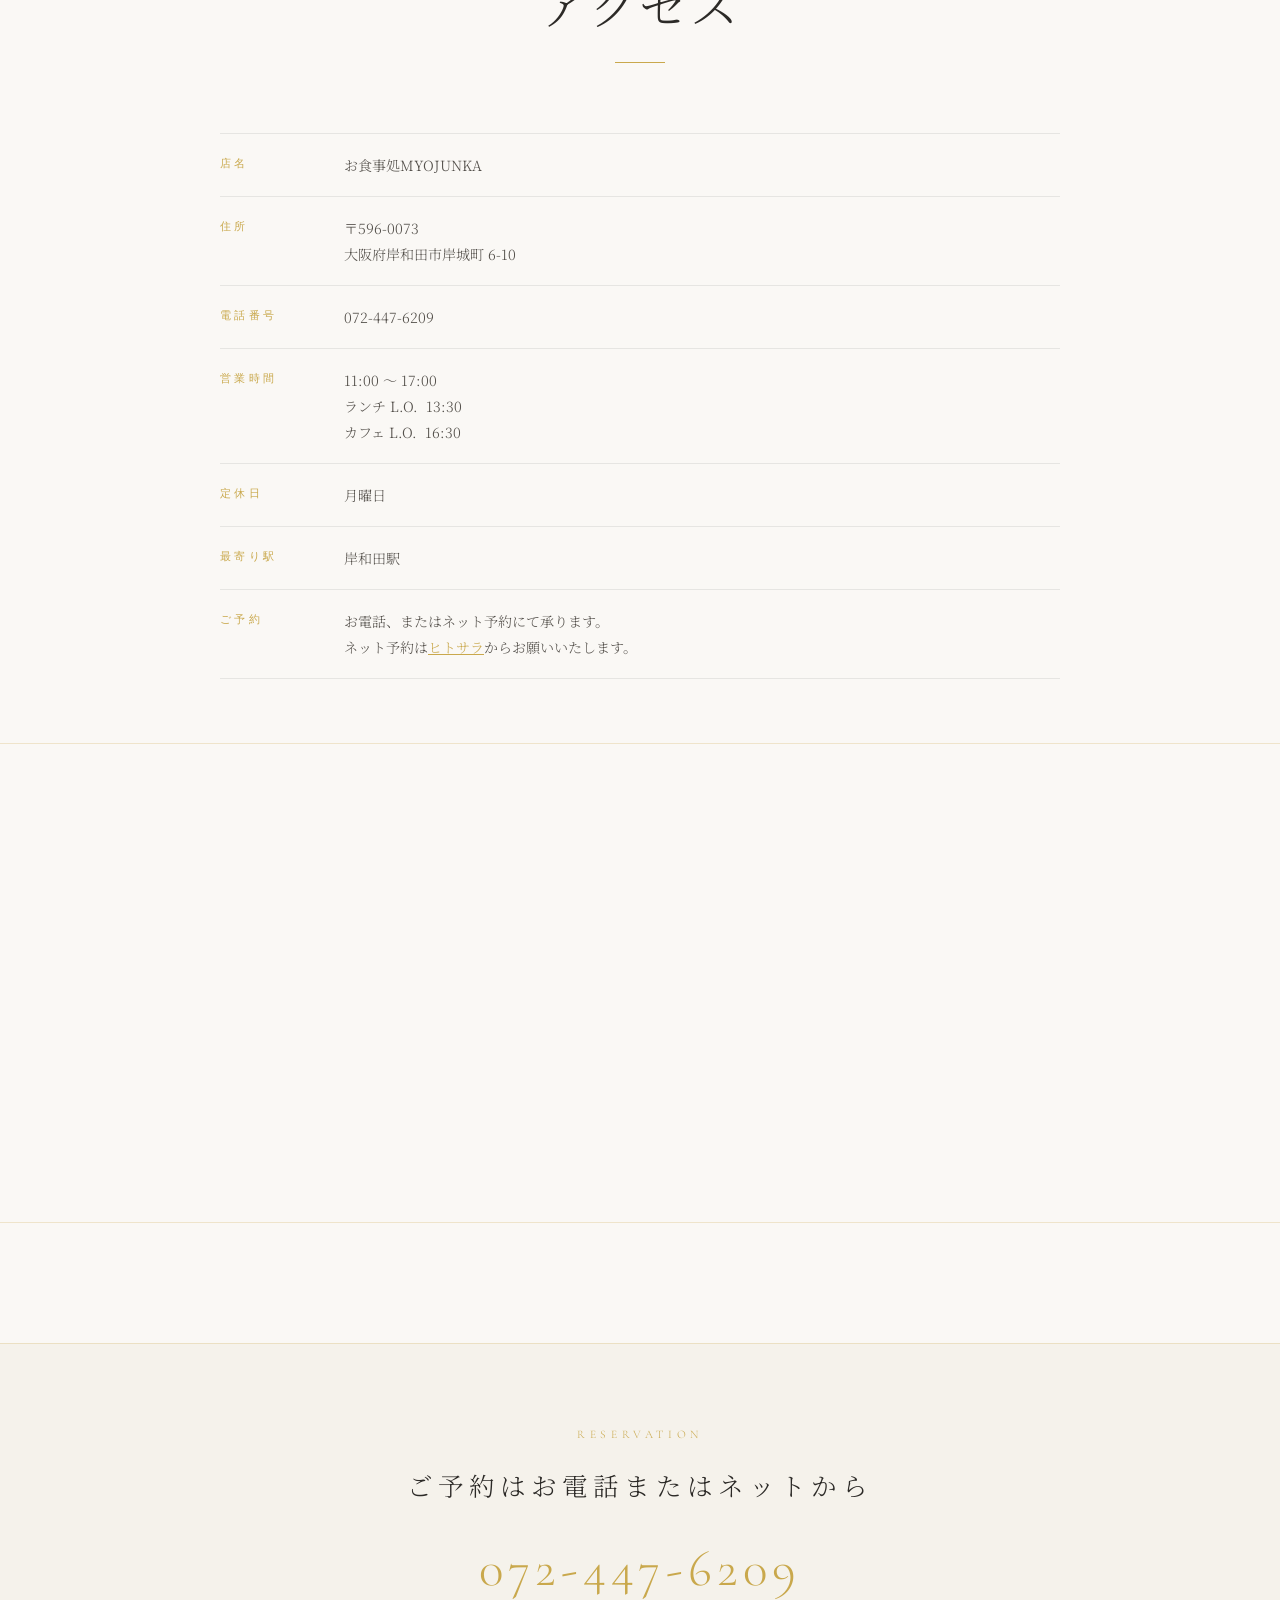
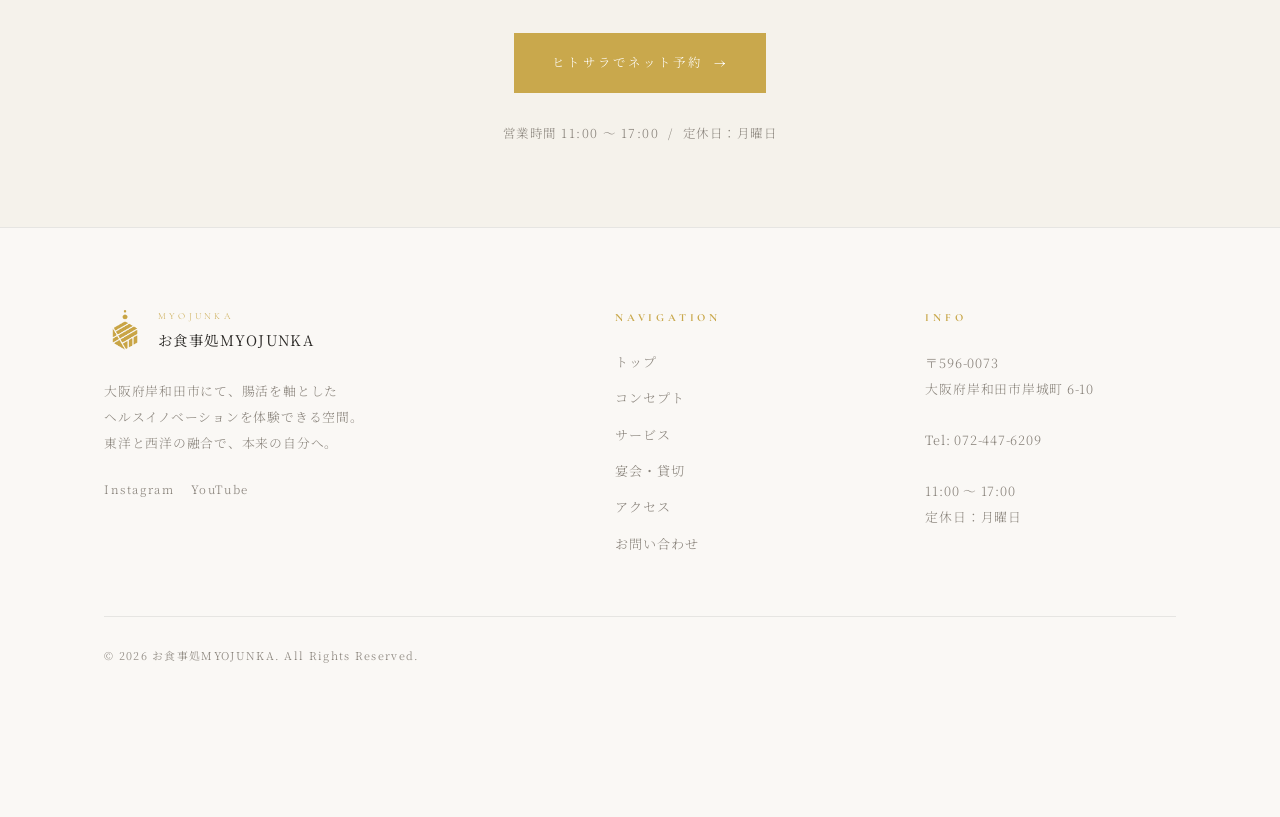
==== commit 6d9cd5da: "chore: add google-site-verification meta tag" ====
--- a/index.html
+++ b/index.html
@@ -6,6 +6,7 @@
   <title>お食事処MYOJUNKA | ヘルスイノベーション 大阪府岸和田市</title>
   <meta name="description" content="お食事処MYOJUNKAは大阪府岸和田市にある、腸活・ピラティス・リンパドレナージュ・よもぎ蒸しを軸としたヘルスイノベーション施設です。東洋と西洋の融合で、本来の自分へ。">
   <meta name="keywords" content="お食事処MYOJUNKA,MYOJUNKA,岸和田,腸活,ピラティス,リンパドレナージュ,よもぎ蒸し,ヘルスイノベーション">
+  <meta name="google-site-verification" content="uhAKn6Au5Mc1TK6bCuZXd3MZkEM1Y8wcfe-vqbDqGb8" />
   <meta property="og:title" content="お食事処MYOJUNKA">
   <meta property="og:description" content="腸活を軸に、食事・運動・サロンケアで本来の自分へ。大阪府岸和田市のヘルスイノベーション施設。">
   <meta property="og:type" content="website">
